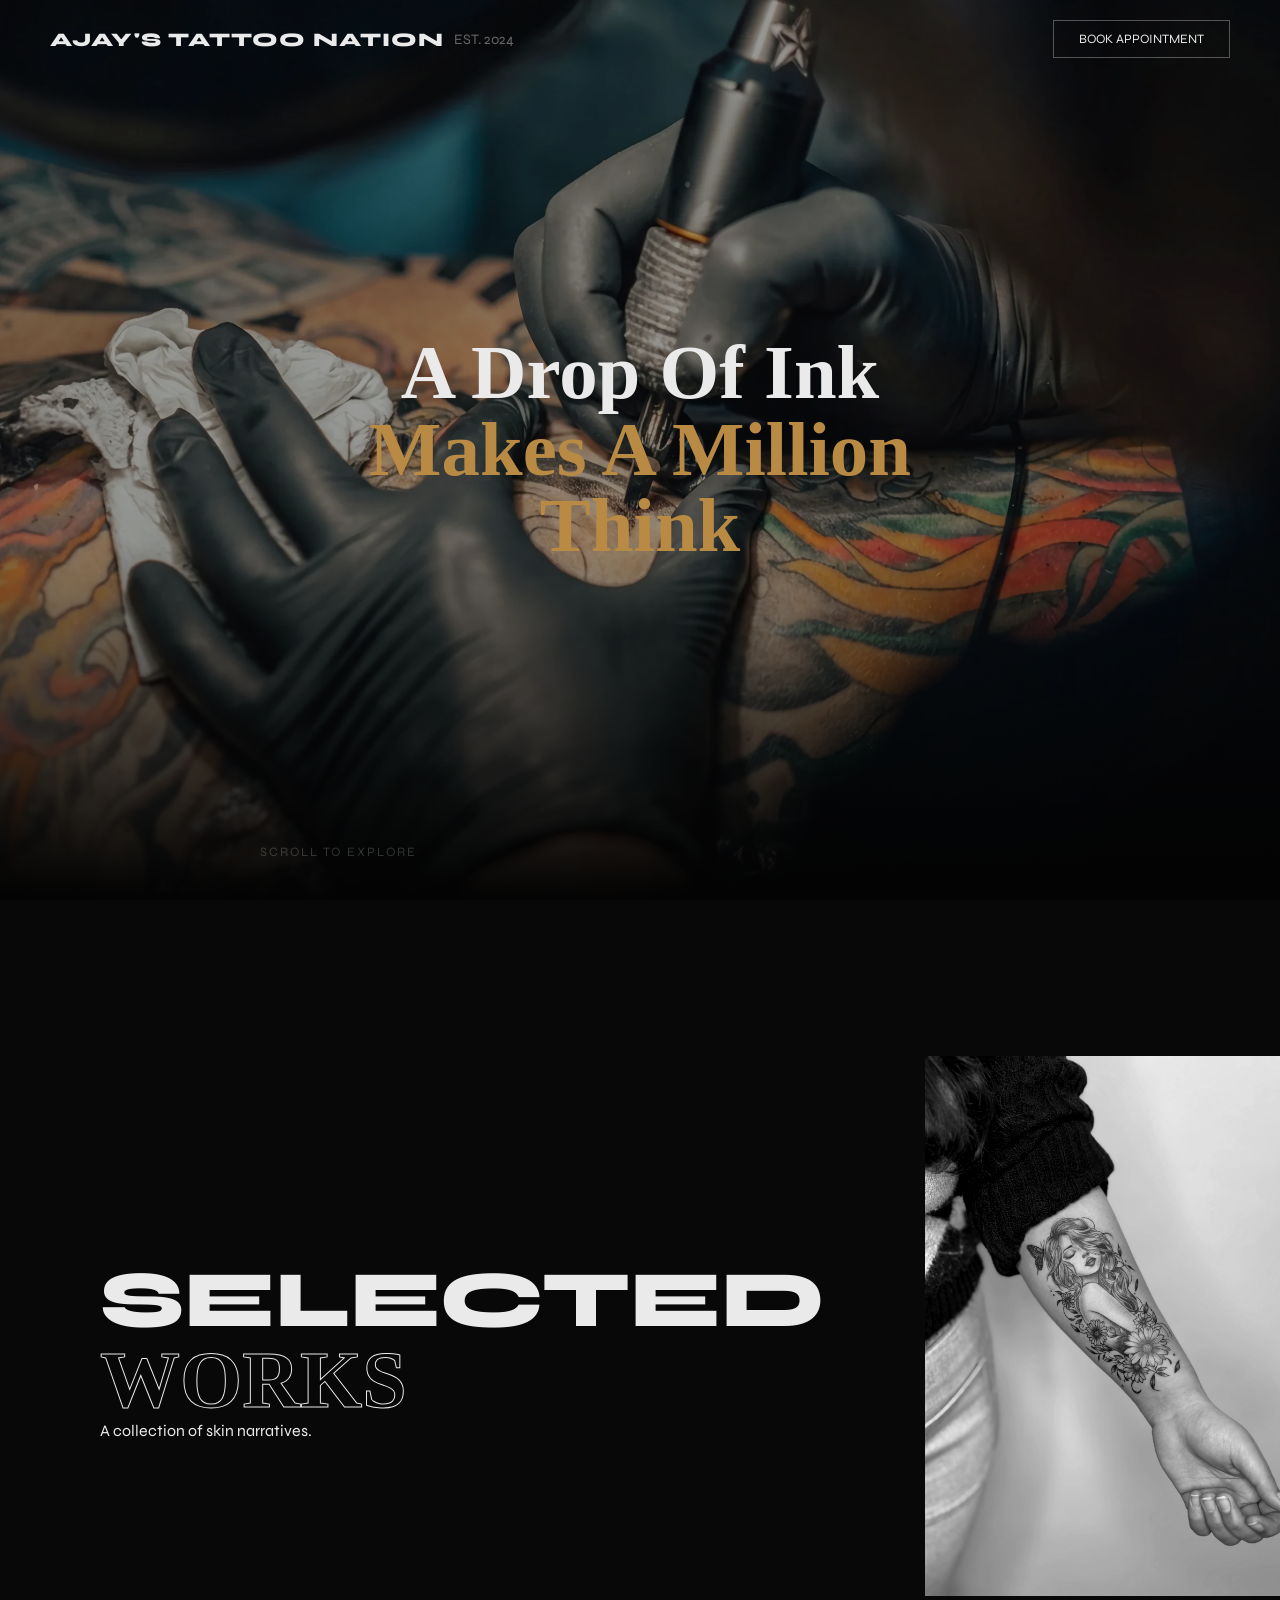
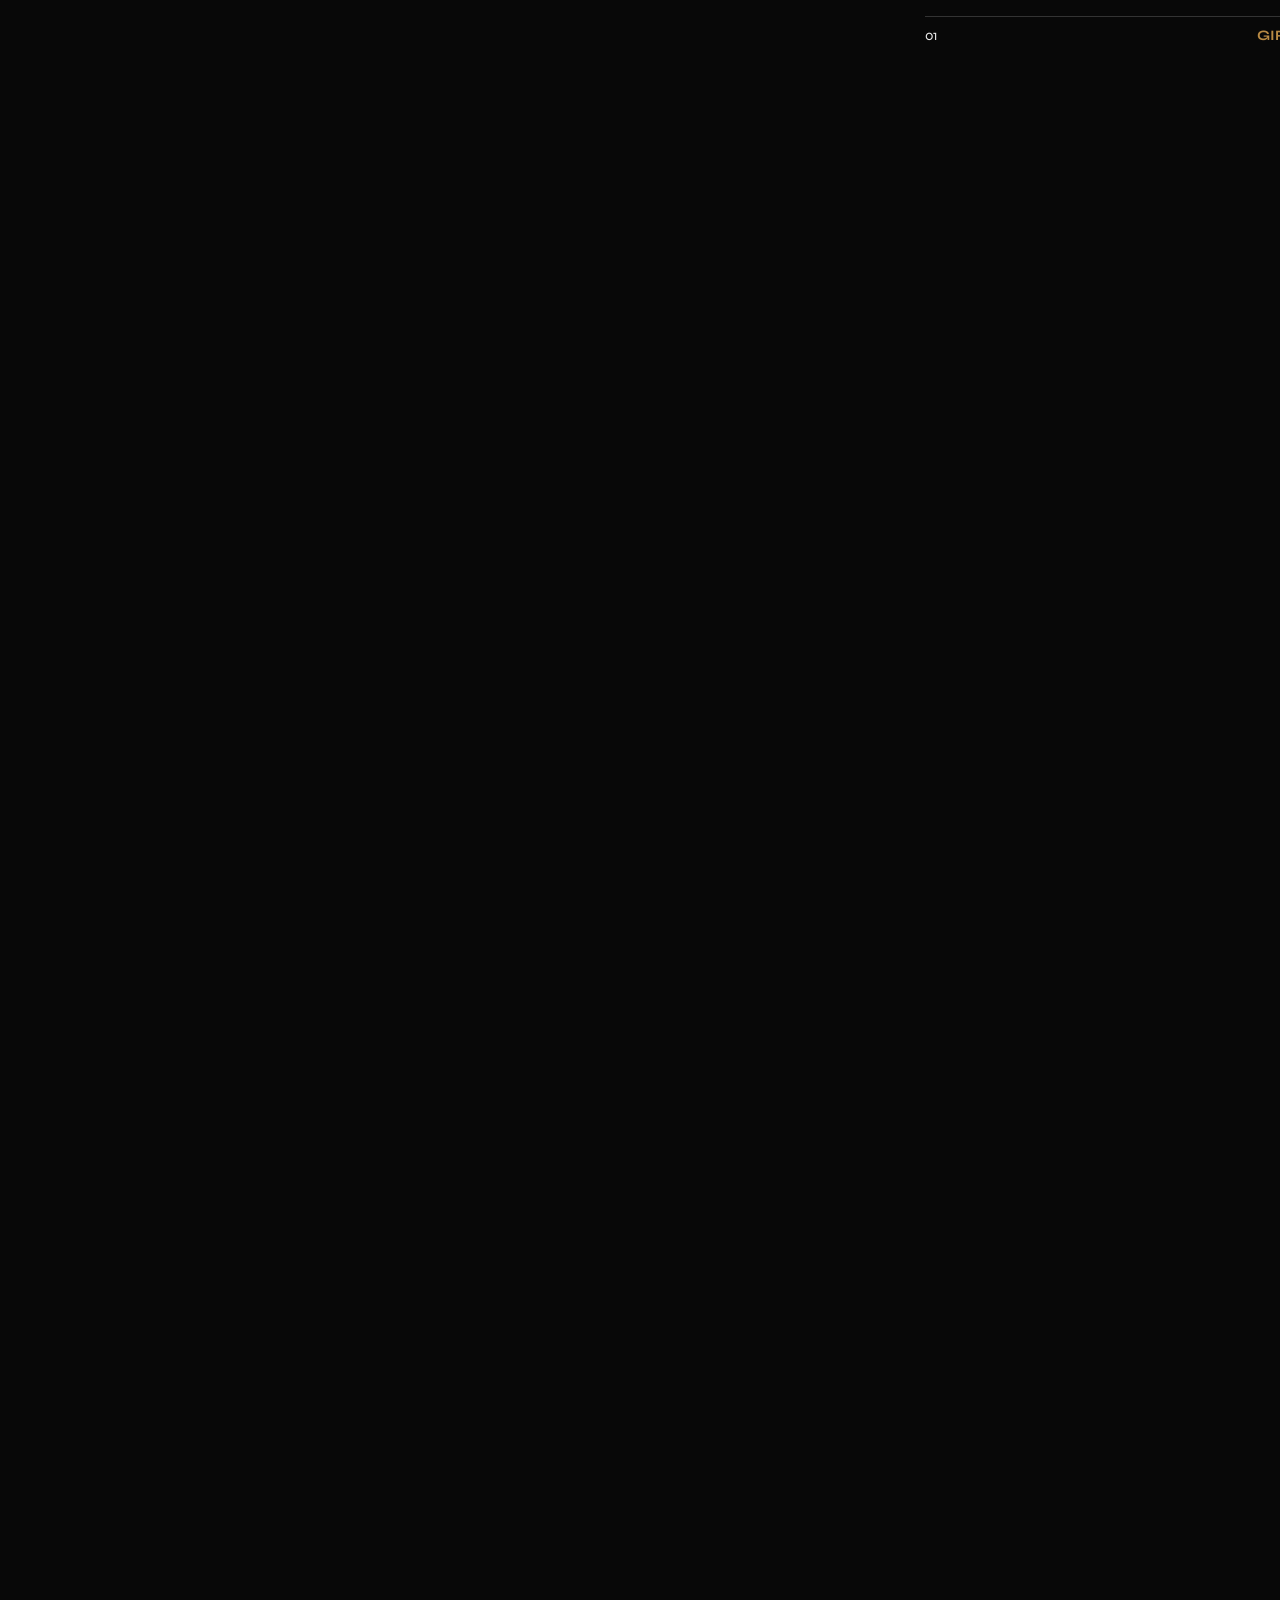
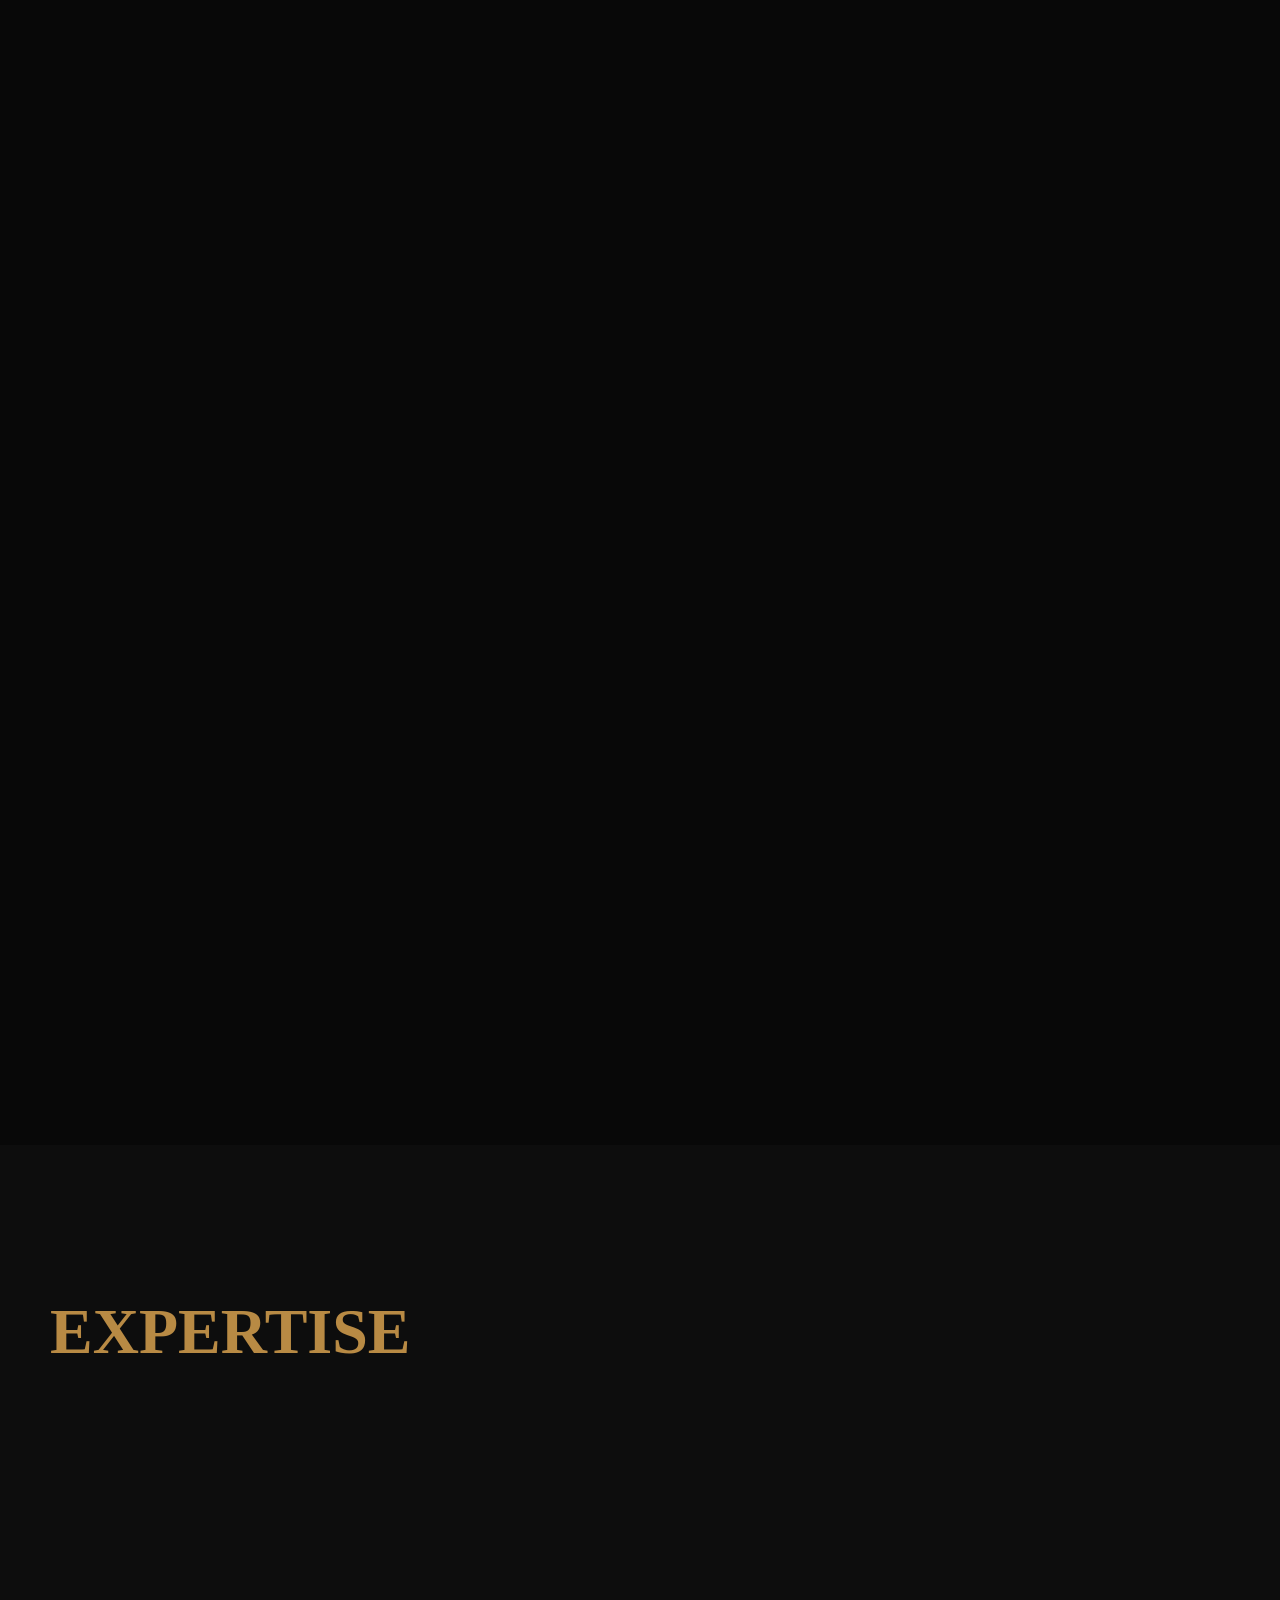
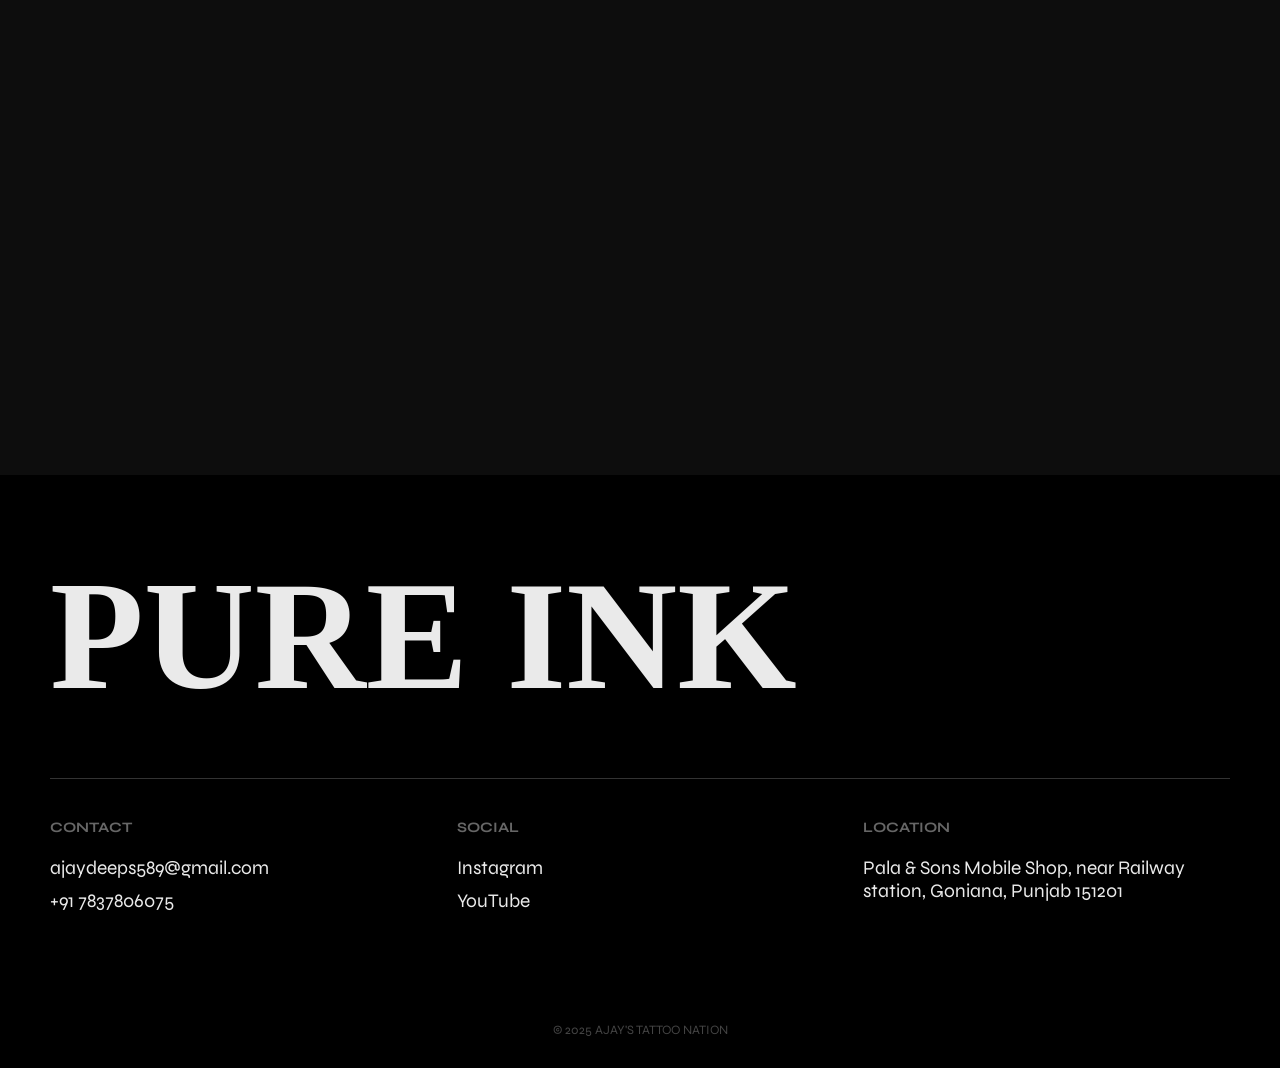
==== index.html @ 33e03b83 "Update index.html" ====
<!DOCTYPE html>
<html lang="en">
<head>

 <meta name="robots" content="noindex">
 
<meta name="application-name" content="Ajays Tattoo Nation">
<meta name="apple-mobile-web-app-title" content="Ajays Tattoo Nation">
<meta property="og:site_name" content="Ajays Tattoo Nation">
<meta name="author" content="Ajay Tattoo Nation">

 <script type="application/ld+json">
{
 "@context": "https://schema.org",
 "@type": "TattooParlor",
 "name": "Ajays Tattoo Nation",
 "url": "https://ajaystattoonation.github.io",
 "telephone": "+917837806075"
}
</script>   
    
    <link rel="icon" href="/favicon.svg" type="image/svg+xml">

<link rel="icon" type="image/png" sizes="48x48" href="/favicon-48.png">
<link rel="icon" type="image/png" sizes="96x96" href="/favicon-96.png">
<link rel="icon" type="image/png" sizes="192x192" href="/favicon-192.png">

<link rel="apple-touch-icon" sizes="180x180" href="/favicon-192.png">
    
    <meta charset="UTF-8">
    <meta name="viewport" content="width=device-width, initial-scale=1.0, maximum-scale=1.0, user-scalable=no">

    <title>AjaysTattoo Nation</title>
    
    <link rel="preconnect" href="https://fonts.googleapis.com">
    <link rel="preconnect" href="https://fonts.gstatic.com" crossorigin>
    <link href="https://fonts.googleapis.com/css2?family=Syne:wght@400;700;800&family=UnifrakturMaguntia&display=swap" rel="stylesheet">
    
    <link rel="stylesheet" href="https://cdnjs.cloudflare.com/ajax/libs/font-awesome/6.4.0/css/all.min.css">
    
    <link rel="stylesheet" href="style.css">
</head>
<body>

    <div class="grain"></div>

    <nav>
        <div class="logo">AJAY'S TATTOO NATION</div>
        <div class="menu-text">EST. 2024</div>
        <a href="Booking.html" class="book-btn">BOOK APPOINTMENT</a>
    </nav>

    <section class="hero">
        <div class="hero-container">
            <h1 class="hero-title">
                <span class="reveal-text">A Drop Of Ink</span>
                <span class="reveal-text red">Makes A Million Think</span>
            </h1>
            <div class="hero-image">
                <img src="studio.webp" alt="Tattoo Studio">
            </div>
            <div class="scroll-label">SCROLL TO EXPLORE</div>
        </div>
    </section>

    <section class="gallery-section">
        <div class="sticky-parent">
            <div class="horizontal-strip">
                
                <div class="gallery-item text-block">
                    <h2>SELECTED<br><span class="outline">WORKS</span></h2>
                    <p>A collection of skin narratives.</p>
                </div>

                <div class="gallery-item">
                    <div class="image-holder">
                        <img src="girlish.webp" alt="Work 1">
                    </div>
                    <div class="caption">
                        <span class="id">01</span>
                        <span class="name">GIRLISH</span>
                    </div>
                </div>

                <div class="gallery-item">
                    <div class="image-holder">
                        <img src="armtattoo.webp" alt="Work 2">
                    </div>
                    <div class="caption">
                        <span class="id">02</span>
                        <span class="name">BLACKWORK</span>
                    </div>
                </div>

                <div class="gallery-item">
                    <div class="image-holder">
                        <img src="realism.webp" alt="Work 3">
                    </div>
                    <div class="caption">
                        <span class="id">03</span>
                        <span class="name">REALISM</span>
                    </div>
                </div>

                <div class="gallery-item">
                    <div class="image-holder">
                        <img src="mythological.webp" alt="Work 4">
                    </div>
                    <div class="caption">
                        <span class="id">04</span>
                        <span class="name">MYTHOLOGICAL</span>
                    </div>
                </div>

                <div class="gallery-item">
                    <div class="image-holder">
                        <img src="flowers.webp" alt="Work 5">
                    </div>
                    <div class="caption">
                        <span class="id">05</span>
                        <span class="name">FLOWERS</span>
                    </div>
                </div>

 <div class="gallery-item">
                    <div class="image-holder">
                        <img src="wildlife.webp" alt="Work 6">
                    </div>
                    <div class="caption">
                        <span class="id">06</span>
                        <span class="name">WILDLIFE</span>
                    </div>
                </div>


            </div>
        </div>
    </section>

    <section class="services">
        <div class="container">
            <h2 class="section-header">EXPERTISE</h2>
            
            <div class="service-row">
                <h3>CONSULTATION</h3>
                <p>Bringing your vision to concept.</p>
            </div>
            <div class="service-row">
                <h3>CUSTOM DESIGN</h3>
                <p>One-of-a-kind art pieces.</p>
            </div>
            <div class="service-row">
                <h3>COVER-UPS</h3>
                <p>Transforming old ink into new.</p>
            </div>
            <div class="service-row">
                <h3>AFTERCARE</h3>
                <p>Professional healing guidance.</p>
            </div>
        </div>
    </section>

    <footer id="contact">
        <div class="footer-content">
            <h2 class="big-text">PURE <span class="red">INK</span></h2>
            <div class="footer-grid">
                <div class="col">
                    <h4>CONTACT</h4>
                    <a href="mailto:ajaydeeps589@gmail.com?subject=For%20Tattoo%20booking&body=Hello%20Ajay%2C%0A%0AI%20would%20like%20to%20book%20a%20tattoo%20appointment.%0A%0AName%3A%0APhone%20Number%3A%0ATattoo%20Style%3A%0ATattoo%20Size%3A%0APreferred%20Date%3A%0APlacement%20on%20Body%3A%0A%0AAdditional%20Details%3A">ajaydeeps589@gmail.com</a>
                    <a href="tel:+917837806075">+91 7837806075</a>
                </div>
                <div class="col">
                    <h4>SOCIAL</h4>
                    <a href="https://www.instagram.com/ajays_tattoo_nation/">Instagram</a>
                    <a href="https://youtube.com/@ajays_nation?si=ttEuP8G0Uxis08C5">YouTube</a>
                </div>
                <div class="col">
                    <h4>LOCATION</h4>
                    <a href="https://maps.app.goo.gl/aewJAr4kQRcA7zeYA?g_st=ic">Pala & Sons Mobile Shop, near Railway station, Goniana, Punjab 151201</a>
                </div>
            </div>
        </div>
        <div class="copyright">© 2025 AJAY'S TATTOO NATION</div>
    </footer>

    <script src="script.js"></script>
</body>
</html>
---- style.css ----
:root {
    --bg: #080808;
    --text: #eaeaea;
    --red: #c41e3a; /* Deep Cardinal Red */
    --font-header: 'UnifrakturMaguntia', cursive;
    --font-body: 'Syne', sans-serif;
}

* {
    margin: 0;
    padding: 0;
    box-sizing: border-box;
}

body {
    background-color: var(--bg);
    color: var(--text);
    font-family: var(--font-body);
    overflow-x: hidden;
}

html{
scroll-behavior:smooth;
    will-change:auto;
}


img{
width:100%;
height:auto;
display:block;
}

/* --- TEXTURE OVERLAY --- */
/* This adds a subtle film grain to the whole site */
.grain {
    position: fixed;
    top: 0;
    left: 0;
    width: 100%;
    height: 100%;
    pointer-events: none;
    background-image: url("https://upload.wikimedia.org/wikipedia/commons/7/76/Noise_pattern_with_intensity_of_136.png");
    opacity: 0.05;
    z-index: 9999;
}

/* --- NAVIGATION --- */
nav{
display:flex;
flex-wrap:wrap;
gap:10px;
justify-content:space-between;
align-items:center;
padding:20px clamp(15px,5vw,50px);
position:absolute;
top:0;
width:100%;
z-index:10;
}

.logo { font-weight: 800; font-size: 1.2rem; letter-spacing: 1px; }
.menu-text { color: #666; font-size: 0.9rem; position: relative; text-align:centre;}

.book-btn {
    margin-left:auto;
    text-decoration: none;
    color: var(--text);
    border: 1px solid rgba(255,255,255,0.3);
    padding: 10px 25px;
    font-size: 0.8rem;
    transition: 0.3s;
}

.book-btn:hover {
    background: var(--red);
    border-color: var(--red);
}

/* --- HERO SECTION --- */
.hero {
    min-height: 100vh;
    display: flex;
    align-items: center;
    justify-content: center;
    text-align: center;
    position: relative;
    overflow:hidden
    padding: 0 20px;
}

.hero-title {
max-width:90%;
margin:auto;
    font-family:meat;
    font-size: clamp(2.5rem,8vw,7rem);
    line-height: 1;
    z-index: 2;
    position:relative; /* Makes text blend coolly with image */
}

.reveal-text {
    display: block;
    opacity: 0;
    transform: translateY(100%);
    animation: slideUp 1s ease forwards;
    font-size: clamp(2rem, 6vw, 5rem);
  mix-blend-mode: normal;
}

.reveal-text.red {
    color: #b88a44;
    animation-delay: 0.2s;
mix-blend-mode: normal;
  
}

@keyframes slideUp {
    to { opacity: 1; transform: translateY(0); }
}

.hero-image {
    position: absolute;
    top: 0;
    left: 0;
    width: 100%;
    height: 100vh;
    overflow: hidden;
    z-index: 1;
    filter: ;
    opacity: 0.6;
}

.hero-image {
    position: absolute;
    top: 0;
    left: 0;
    width: 100%;
    height: 100%;
    overflow: hidden;
    z-index: 1;
}

.hero-image::after {
    content: "";
    position: absolute;
    bottom: 0;
    left: 0;
    width: 100%;
    height: 40%;
    background: linear-gradient(to bottom, rgba(0,0,0,0), #000);
}

.hero-image img {
    width: 100%;
    height: 100%;
    object-fit: cover;
}

.scroll-label {
    position: absolute;
    bottom: 40px;
    font-size: 0.8rem;
    letter-spacing: 2px;
    opacity: 0.5;
}

/* --- HORIZONTAL SCROLL SECTION --- */
/* This transforms vertical scrolling into horizontal movement */
.gallery-section {
    height: 400vh; /* Make the section very tall so we have room to scroll */
    position: relative;
}

.sticky-parent {
    position: sticky;
    top: 0;
    height: 100vh; /* Lock the view to the screen height */
    overflow: hidden;
    display: flex;
    align-items: center;
}

.horizontal-strip {
    display: flex;
    gap: clamp(40px, 8vw, 100px);
    padding-left: 100px;
    /* This transform is handled by JS, but we set a default */
    transform: translateX(0);
    will-change: transform;
}

.gallery-item {
    flex-shrink: 0;
    display: flex;
    flex-direction: column;
    justify-content: center;
}

.text-block h2 {
    font-size: 5rem;
    line-height: 1;
    font-family: var(--font-body);
    font-weight: 800;
}

.text-block .outline {
    color: transparent;
    -webkit-text-stroke: 1px var(--text);
    font-family: akira;
}

.image-holder {
    width: min(90vw, 400px);
    height: 60vh;
    overflow: hidden;
}

.image-holder img {
    width: 100%;
    height: 100%;
    object-fit: cover;
    transition: transform 0.5s ease;
    filter: grayscale(100%) contrast(1.1);
    transition: all ease 1s;
}
.image-holder img:hover img{
  scale: 1.2;
}

/* Hover Effect: Color comes back */
.gallery-item:hover img {
    transform: scale(1.05);
    filter: grayscale(0%);
}

.caption {
    margin-top: 20px;
    display: flex;
    justify-content: space-between;
    font-size: 0.9rem;
    border-top: 1px solid #333;
    padding-top: 10px;
}

.caption .name { font-weight: 700; color: #b88a44; }

/* --- SERVICES --- */ 
.services {
    padding: 150px 50px;
    background: #0d0d0d;
}

.section-header {
    font-family: akira;
    font-size: 4rem;
    margin-bottom: 80px;
    color: #b88a44;
}

.service-row {
    border-bottomn: 1px solid #333;
    padding: 40px 0;
    display: flex;
    justify-content: space-between;
    align-items: centre;
    transition: 0.3s;
}

.service-row:hover {
    padding-left: 20px;
    border-bottom: 1px solid var(--red);
}

.service-row h3 { font-size: 2rem; }
.service-row p { color: #888; }

/* --- FOOTER --- */
footer {
    padding: 100px 50px 30px;
    background: black;
}

.big-text {
    font-size: 12vw;
    font-family: bebas;
    font-weight: 800;
    line-height: 0.8;
    margin-bottom: 80px;
}

.footer-grid {
    display: grid;
    grid-template-columns: repeat(3, 1fr);
    gap: 40px;
    border-top: 1px solid #333;
    padding-top: 40px;
}

.col h4 { margin-bottom: 20px; color: #666; font-size: 0.9rem; }
.col a, .col p { 
    display: block; 
    color: var(--text); 
    text-decoration: none; 
    margin-bottom: 10px; 
    font-size: 1.2rem; 
}
.col a:hover { color: var(--red); }

.copyright {
    margin-top: 100px;
    font-size: 0.8rem;
    color: #444;
    text-align: center;
}

/* =========================================
   MOBILE & TABLET: THE 101% PERMANENT FIX
   ========================================= */
@media (max-width: 768px) {
    /* THE FIX: 'clip' stops zooming but lets 'sticky' work! */
    html, body {
        overflow-x: clip; 
        max-width: 100vw;
    }

    nav { padding: 15px; }
    .hero-title { font-size: clamp(2.5rem, 12vw, 4rem); }
    .reveal-text { font-size: clamp(2rem, 10vw, 3rem); }

    /* Gallery Base */
    .gallery-section { 
        padding: 0; 
        position: relative;
    }
    
    .sticky-parent {
        position: sticky !important;
        top: 0;
        height: 100vh !important;
        overflow: hidden; /* Hides images outside the screen */
        display: flex;
        align-items: center;
    }

    .horizontal-strip {
        display: flex;
        flex-direction: row; 
        gap: 20px; 
        width: max-content !important; 
        padding-left: 20px;
        padding-right: 20px;
        will-change: transform; /* Makes the animation buttery smooth on phones */
    }

    .gallery-item {
        width: 80vw;
        flex-shrink: 0;
        display: flex;
        flex-direction: column;
        justify-content: center;
    }

    /* USER APPROVED TEXT SIZING - DO NOT CHANGE */
    .text-block { width: 85vw; }
    .text-block h2 {
        font-size: 8.5vw !important; 
        line-height: 1.2;
        letter-spacing: 1px;
        white-space: normal;
        overflow-wrap: break-word; 
    }
    .image-holder {
        width: 100%;
        height: 55vh; 
    }

    /* Expertise Section */
    .services { padding: 60px 20px; }
    .section-header {
        font-size: 8.5vw !important; 
        margin-bottom: 40px;
        letter-spacing: 1px;
        text-align: left;
    }
    .service-row {
        display: flex;
        flex-direction: row; 
        justify-content: space-between;
        align-items: center;
        padding: 25px 0;
        gap: 15px;
    }
    .service-row h3 { font-size: 1.1rem; max-width: 50%; }
    .service-row p { font-size: 0.85rem; text-align: right; max-width: 45%; }

    /* Footer adjustments */
    footer { padding: 60px 20px 30px; }
    .big-text { font-size: 18vw; margin-bottom: 40px; }
    .footer-grid {
        display: grid;
        grid-template-columns: 1fr 1fr; 
        gap: 30px;
    }
    .col:last-child { grid-column: 1 / -1; }
    .col h4 { font-size: 0.8rem; }
    .col a, .col p { font-size: 0.95rem; 
}






@font-face {
font-family: "akira";
src: url(./Akira-Expanded-Demo.otf);
}

@font-face {
font-family: "bebas";
src: url(./BebasNeue-Regular.ttf);
}
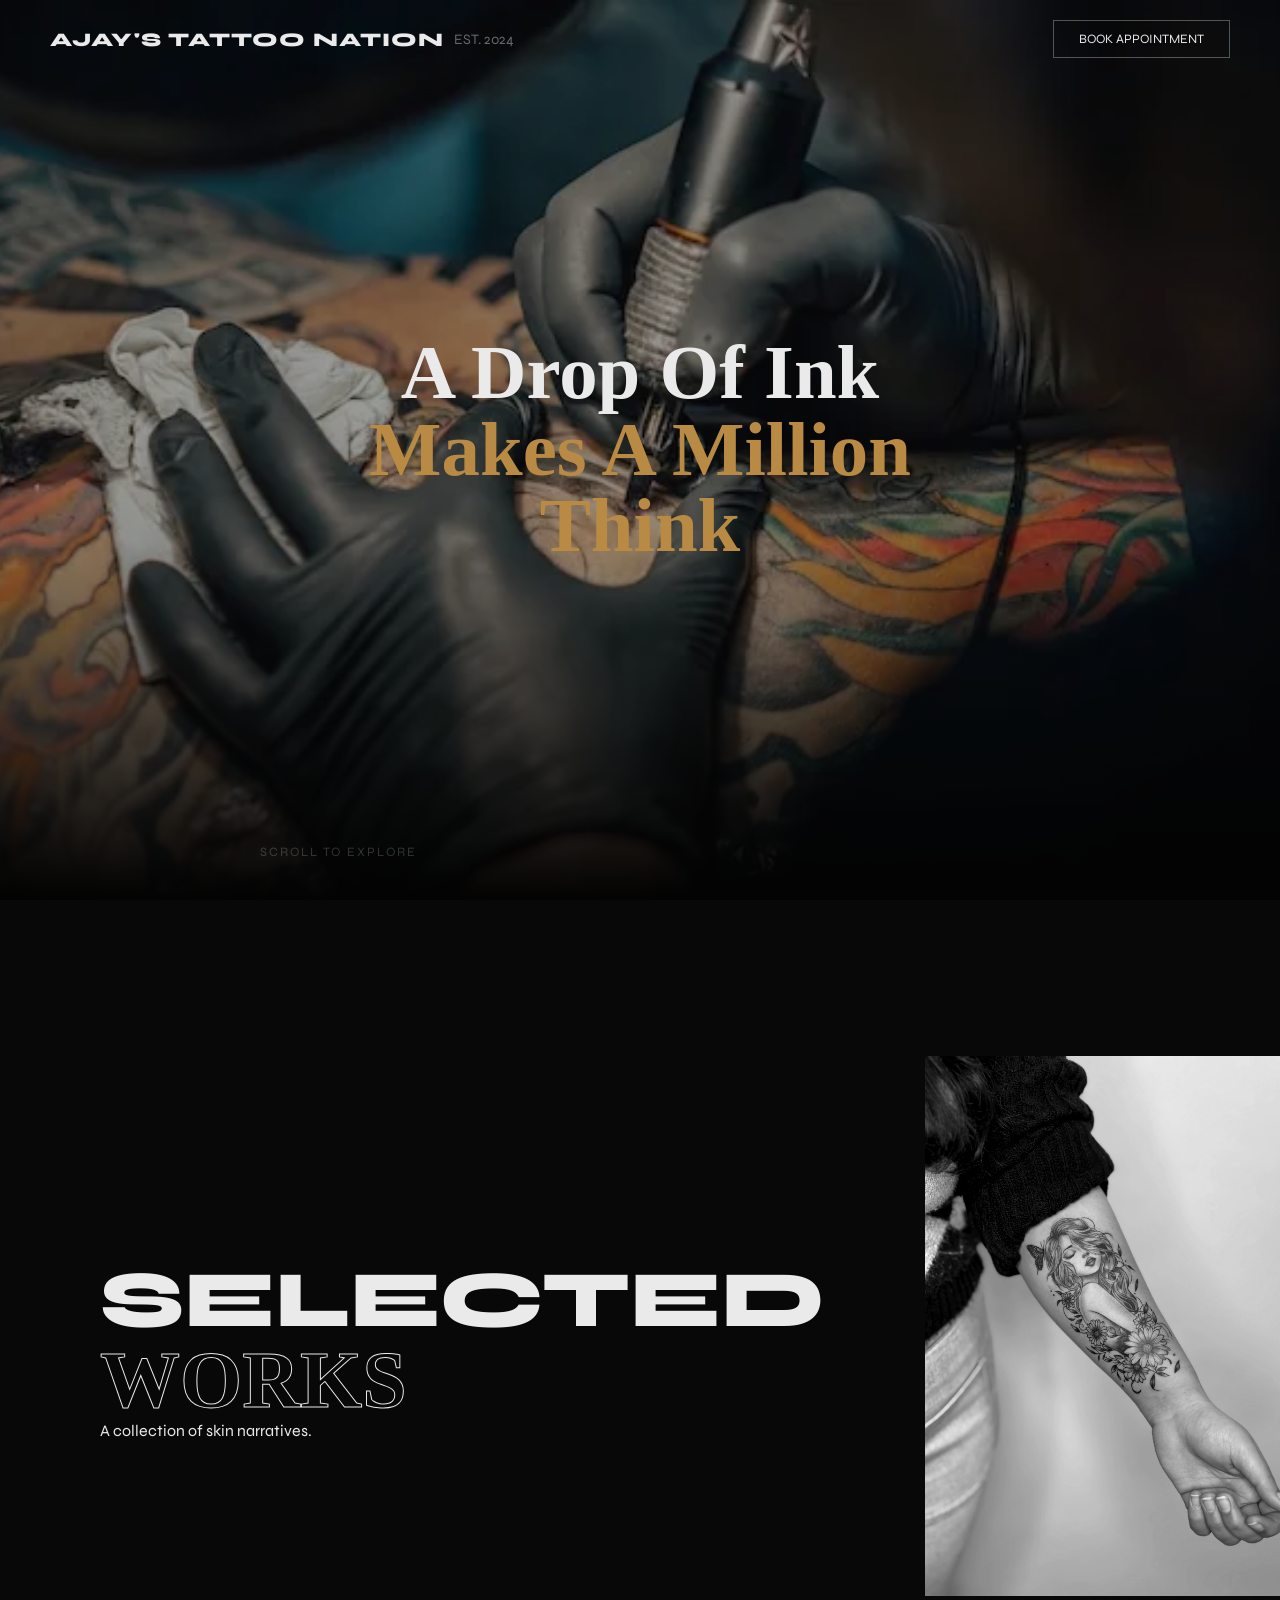
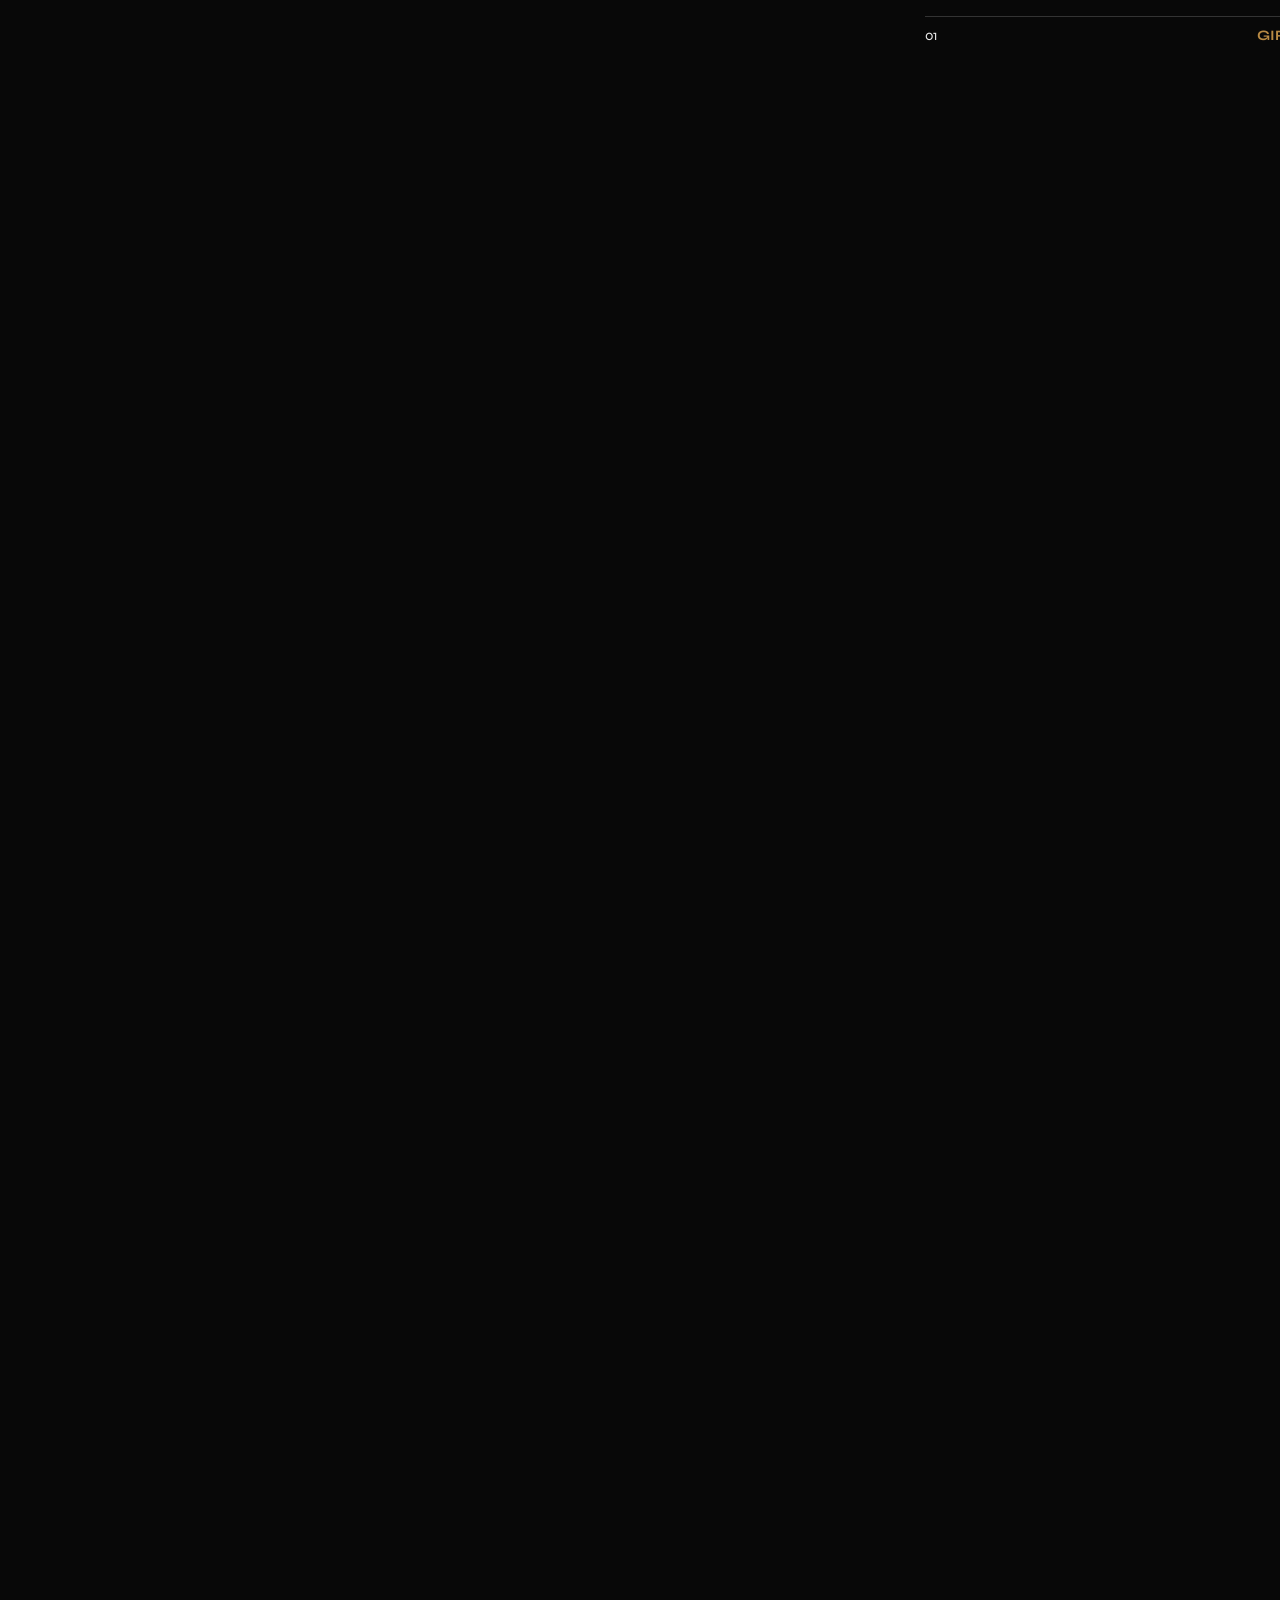
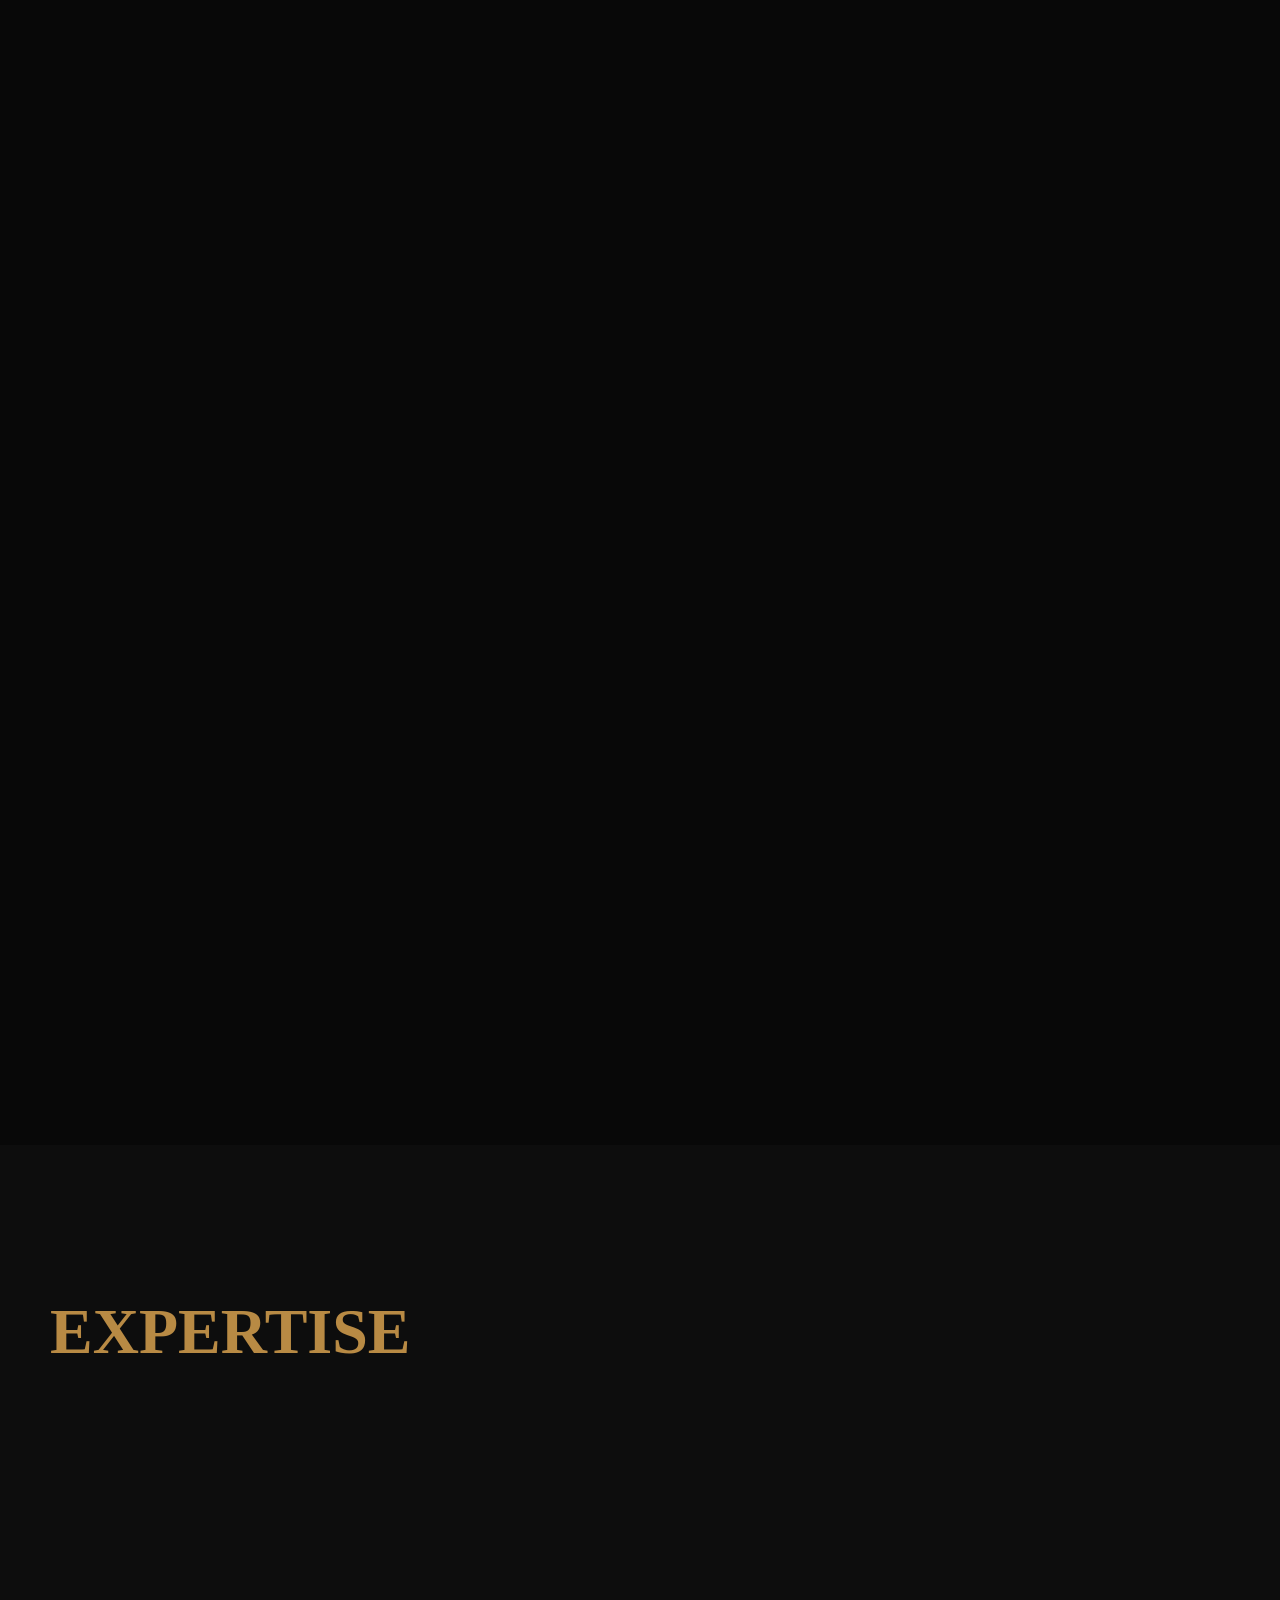
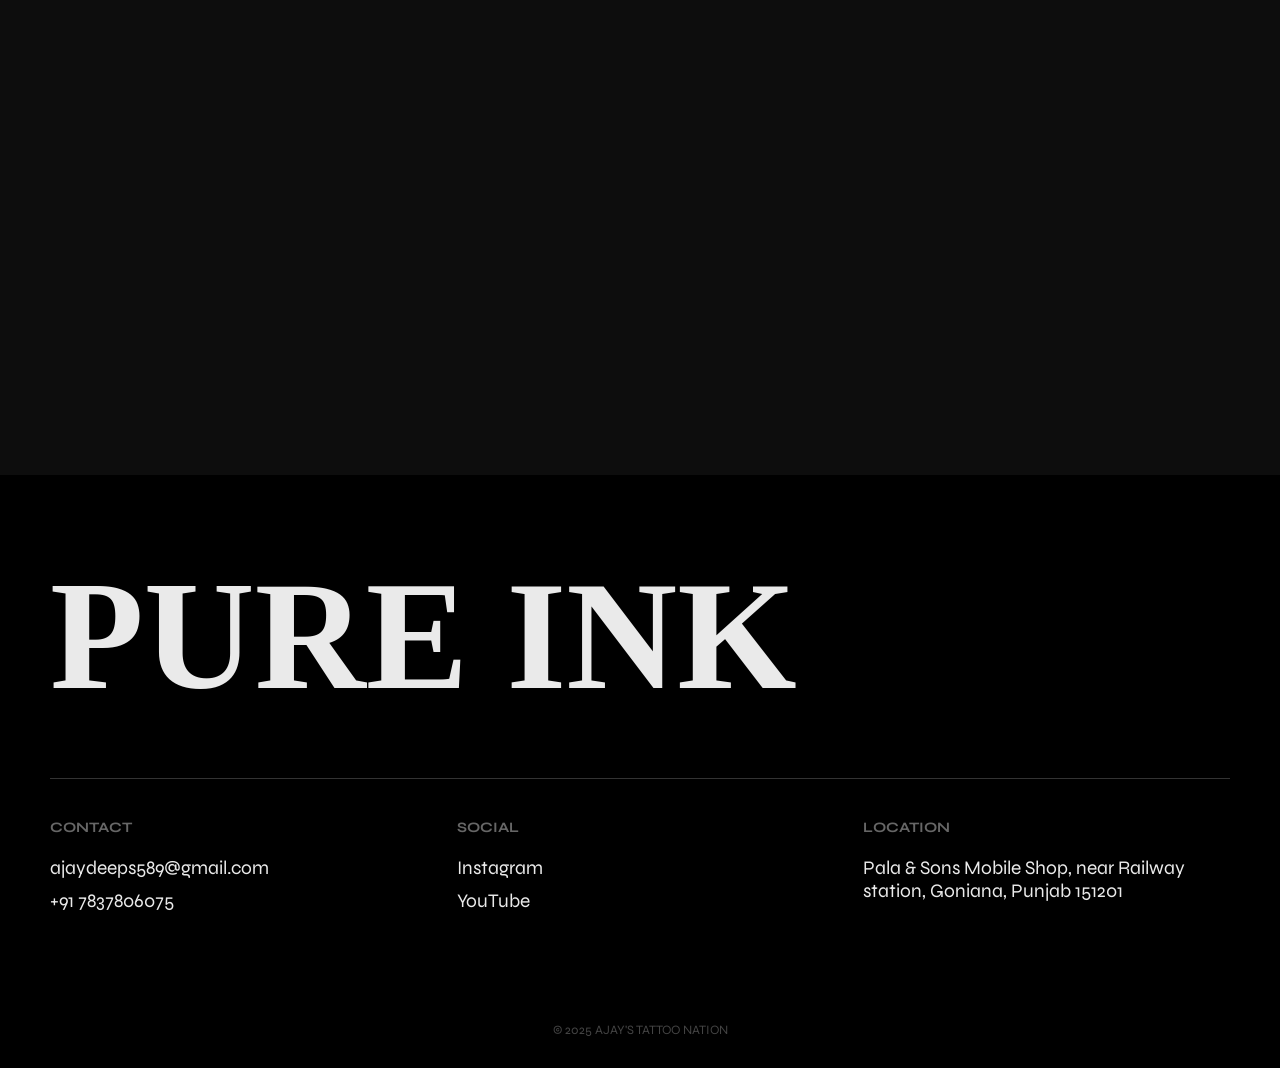
==== commit dd84e0e6: "Update index.html" ====
--- a/index.html
+++ b/index.html
@@ -57,7 +57,12 @@
                 <span class="reveal-text red">Makes A Million Think</span>
             </h1>
             <div class="hero-image">
-                <img src="studio.webp" alt="Tattoo Studio">
+                <img src="studio.webp" 
+          srcset="mobile/studio.webp 600w"
+                 sizes="(max-width: 600px) 100vw"
+                 loading="lazy"
+                 alt="Tattoo Studio">
+             
             </div>
             <div class="scroll-label">SCROLL TO EXPLORE</div>
         </div>
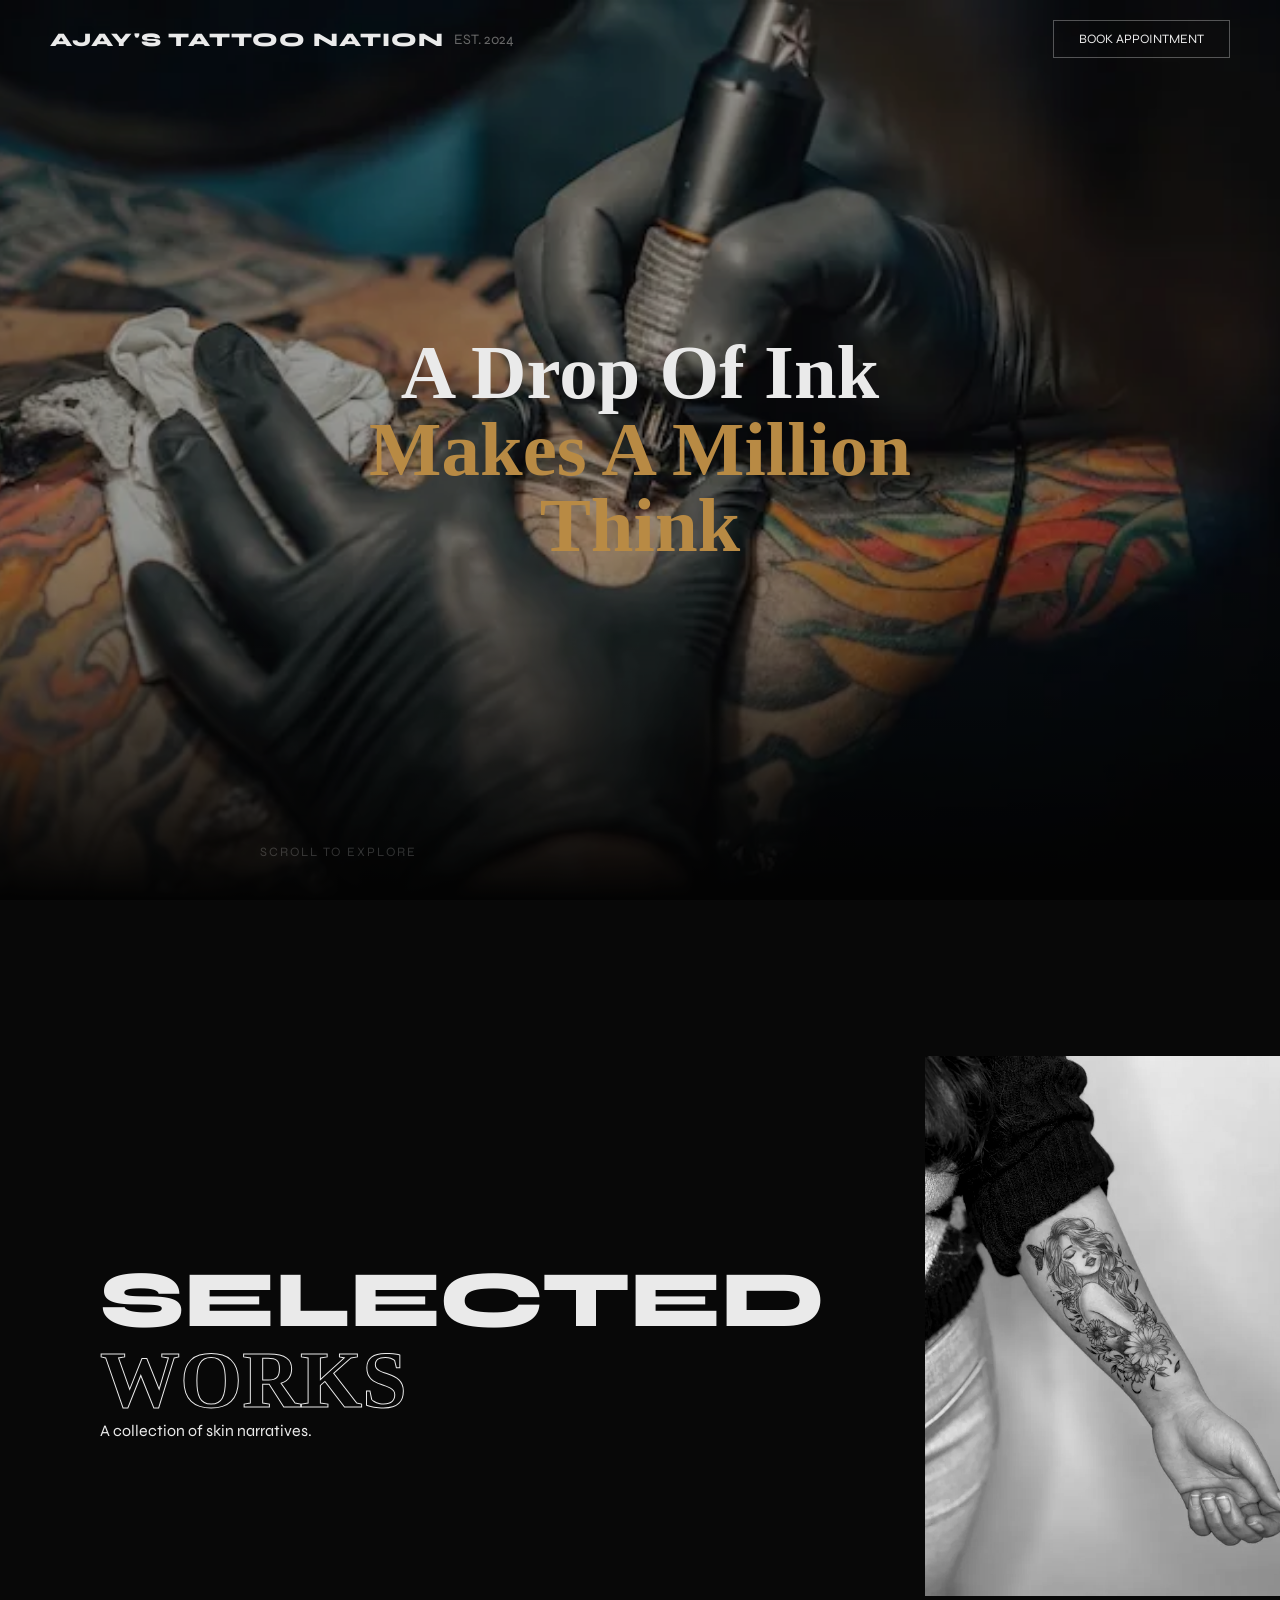
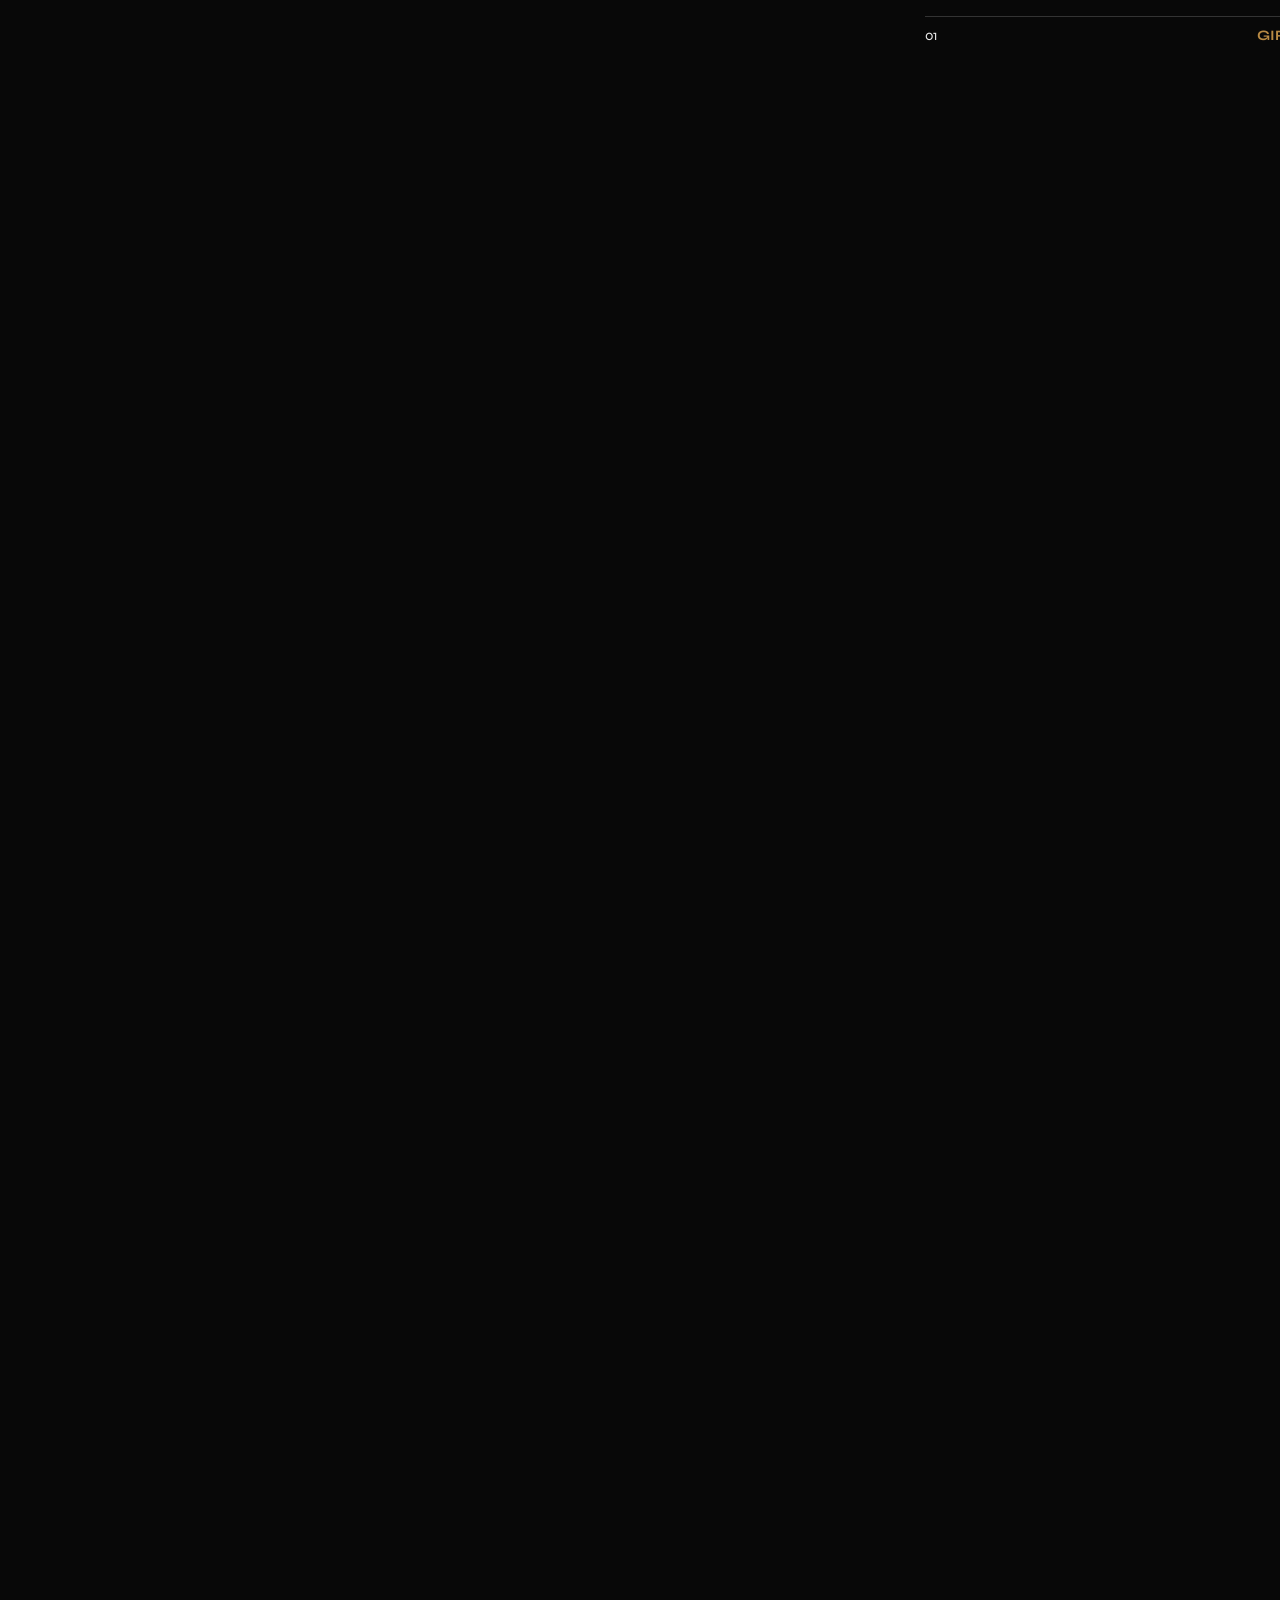
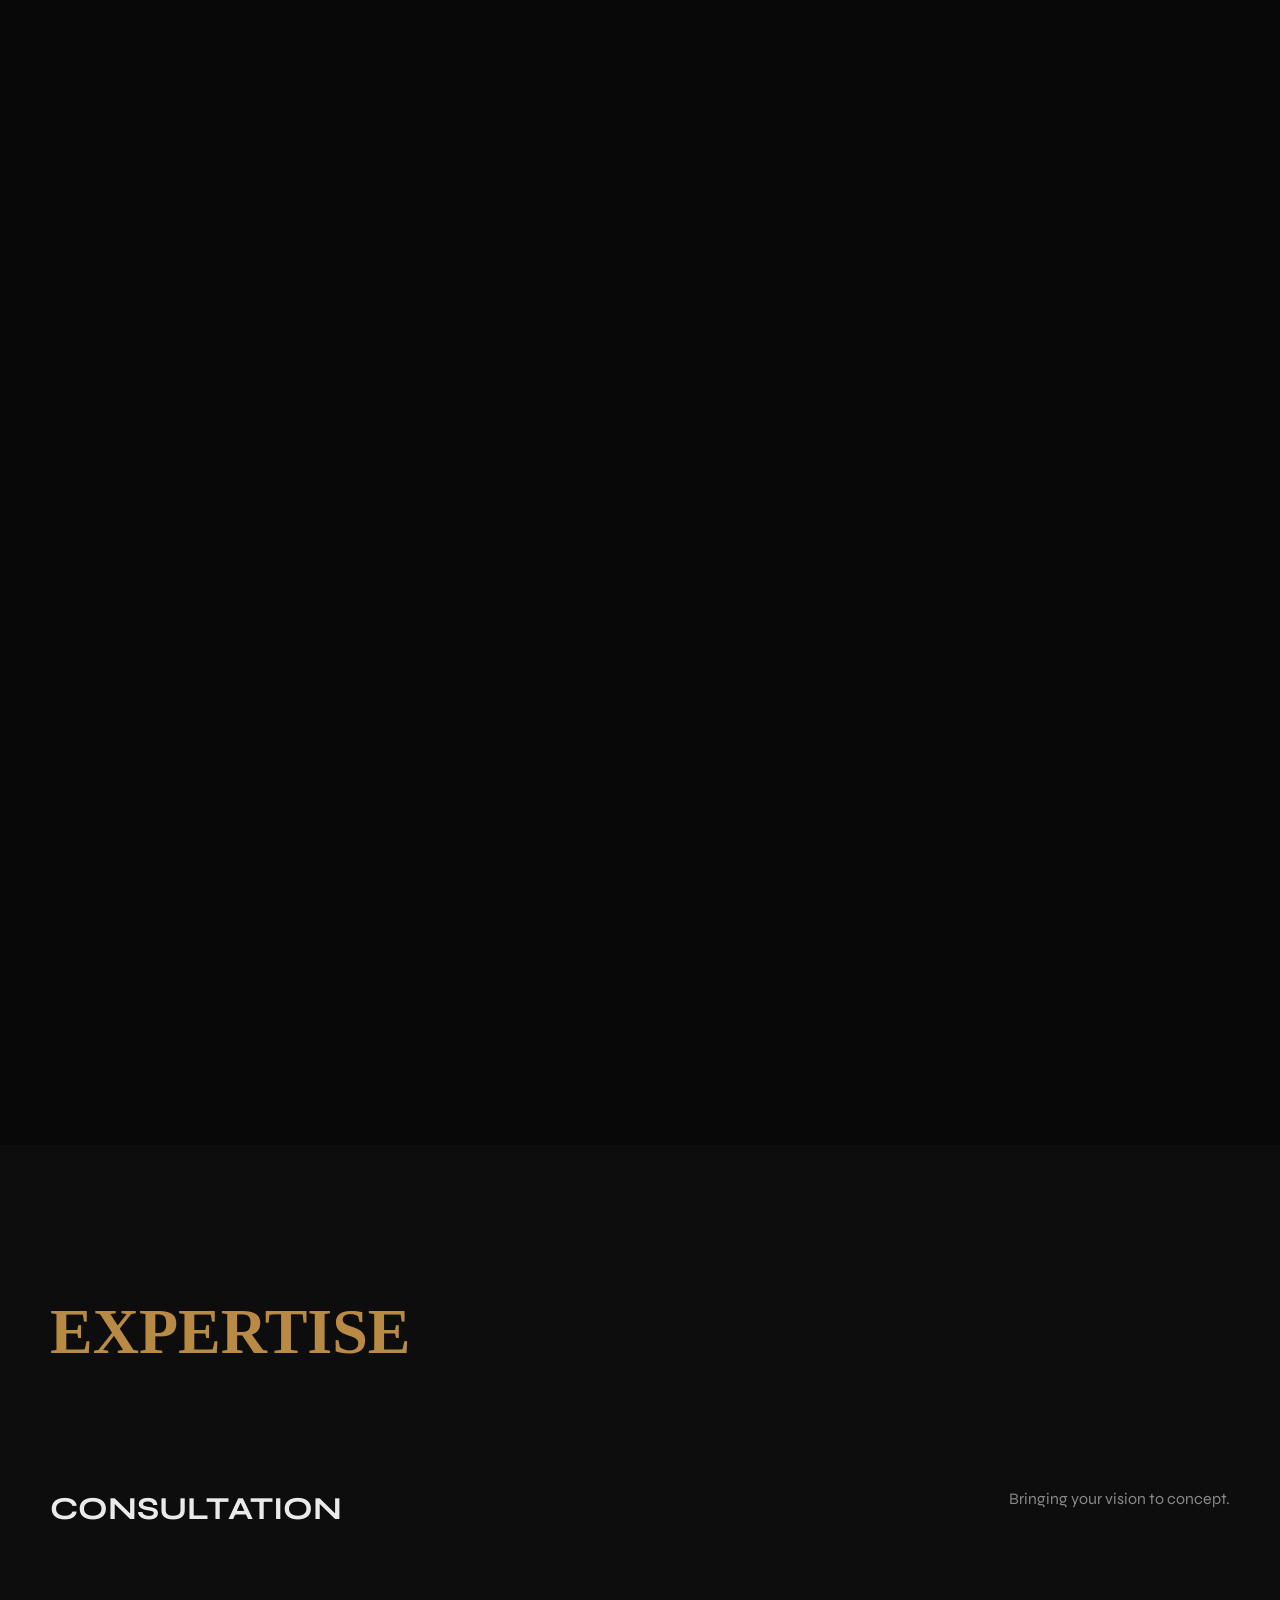
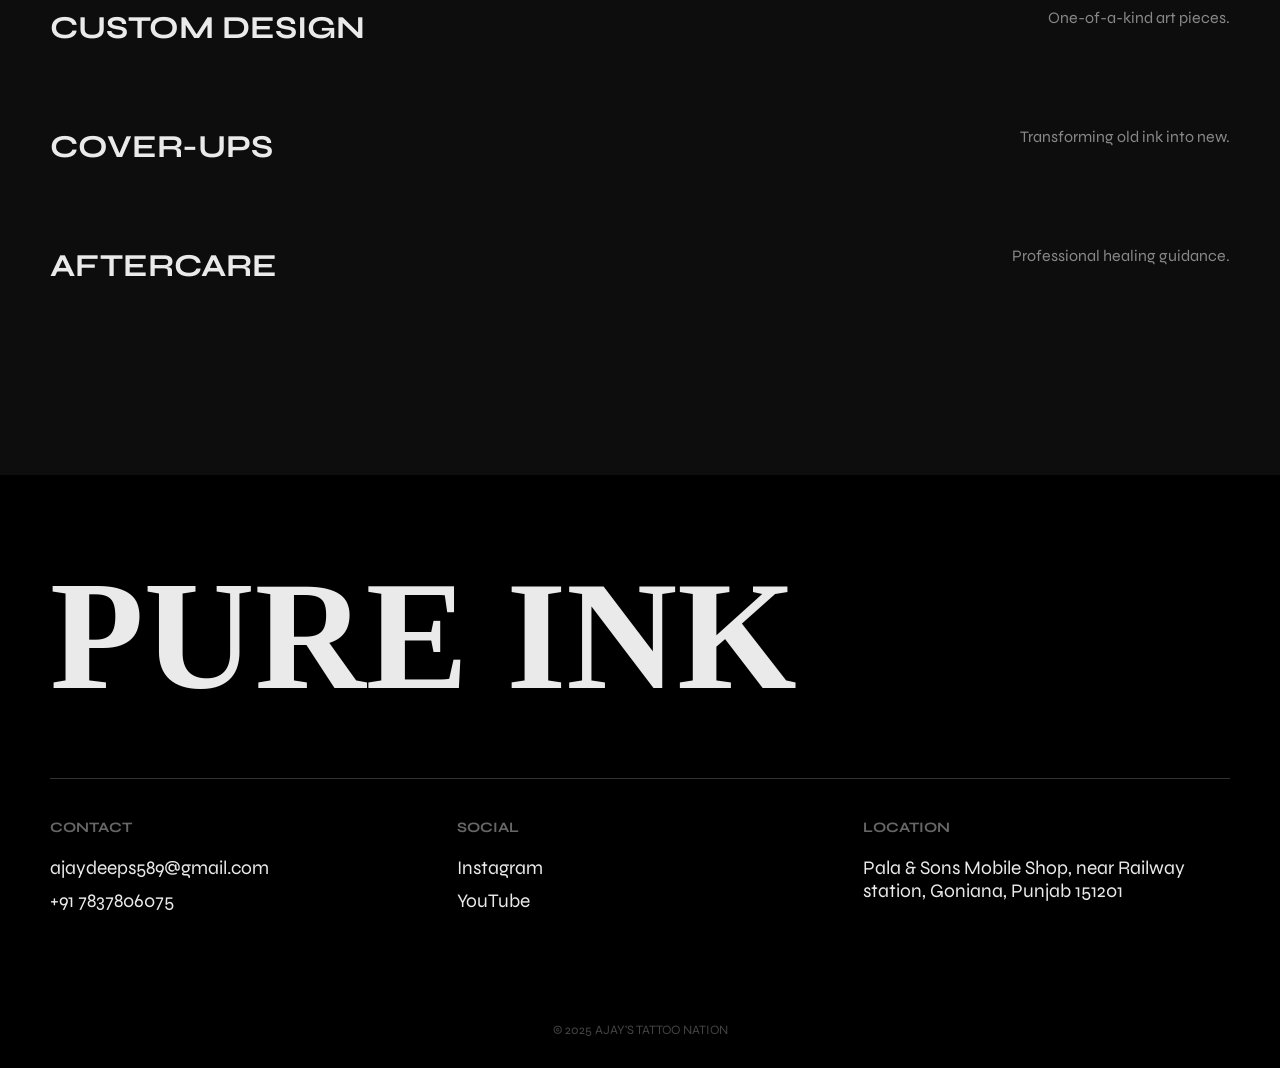
==== commit 031f7096: "Update index.html" ====
--- a/index.html
+++ b/index.html
@@ -79,7 +79,11 @@
 
                 <div class="gallery-item">
                     <div class="image-holder">
-                        <img src="girlish.webp" alt="Work 1">
+                        <img src="girlish.webp" 
+                   srcset="mobile/girlish.webp 600w"
+                         sizes="(max-width: 600px) 100vw"
+                         loading="lazy"
+                         alt="Work 1">
                     </div>
                     <div class="caption">
                         <span class="id">01</span>
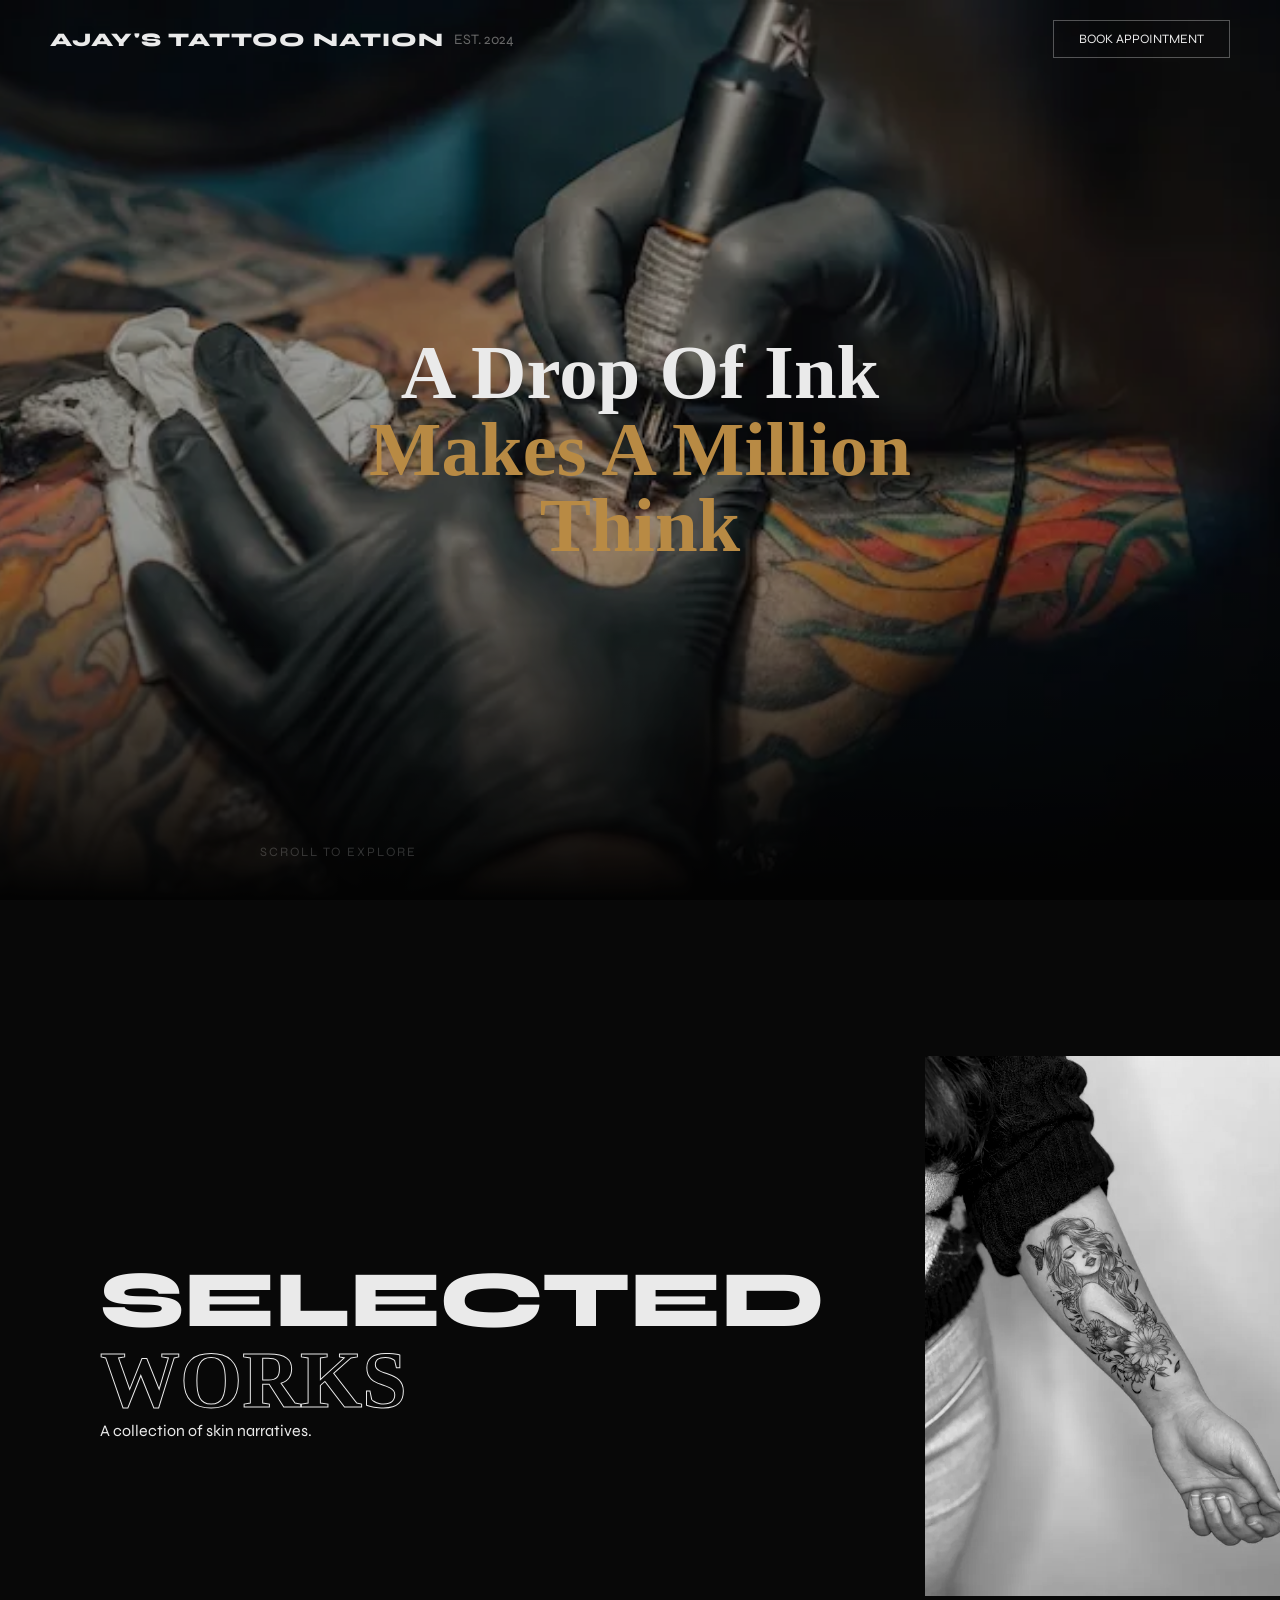
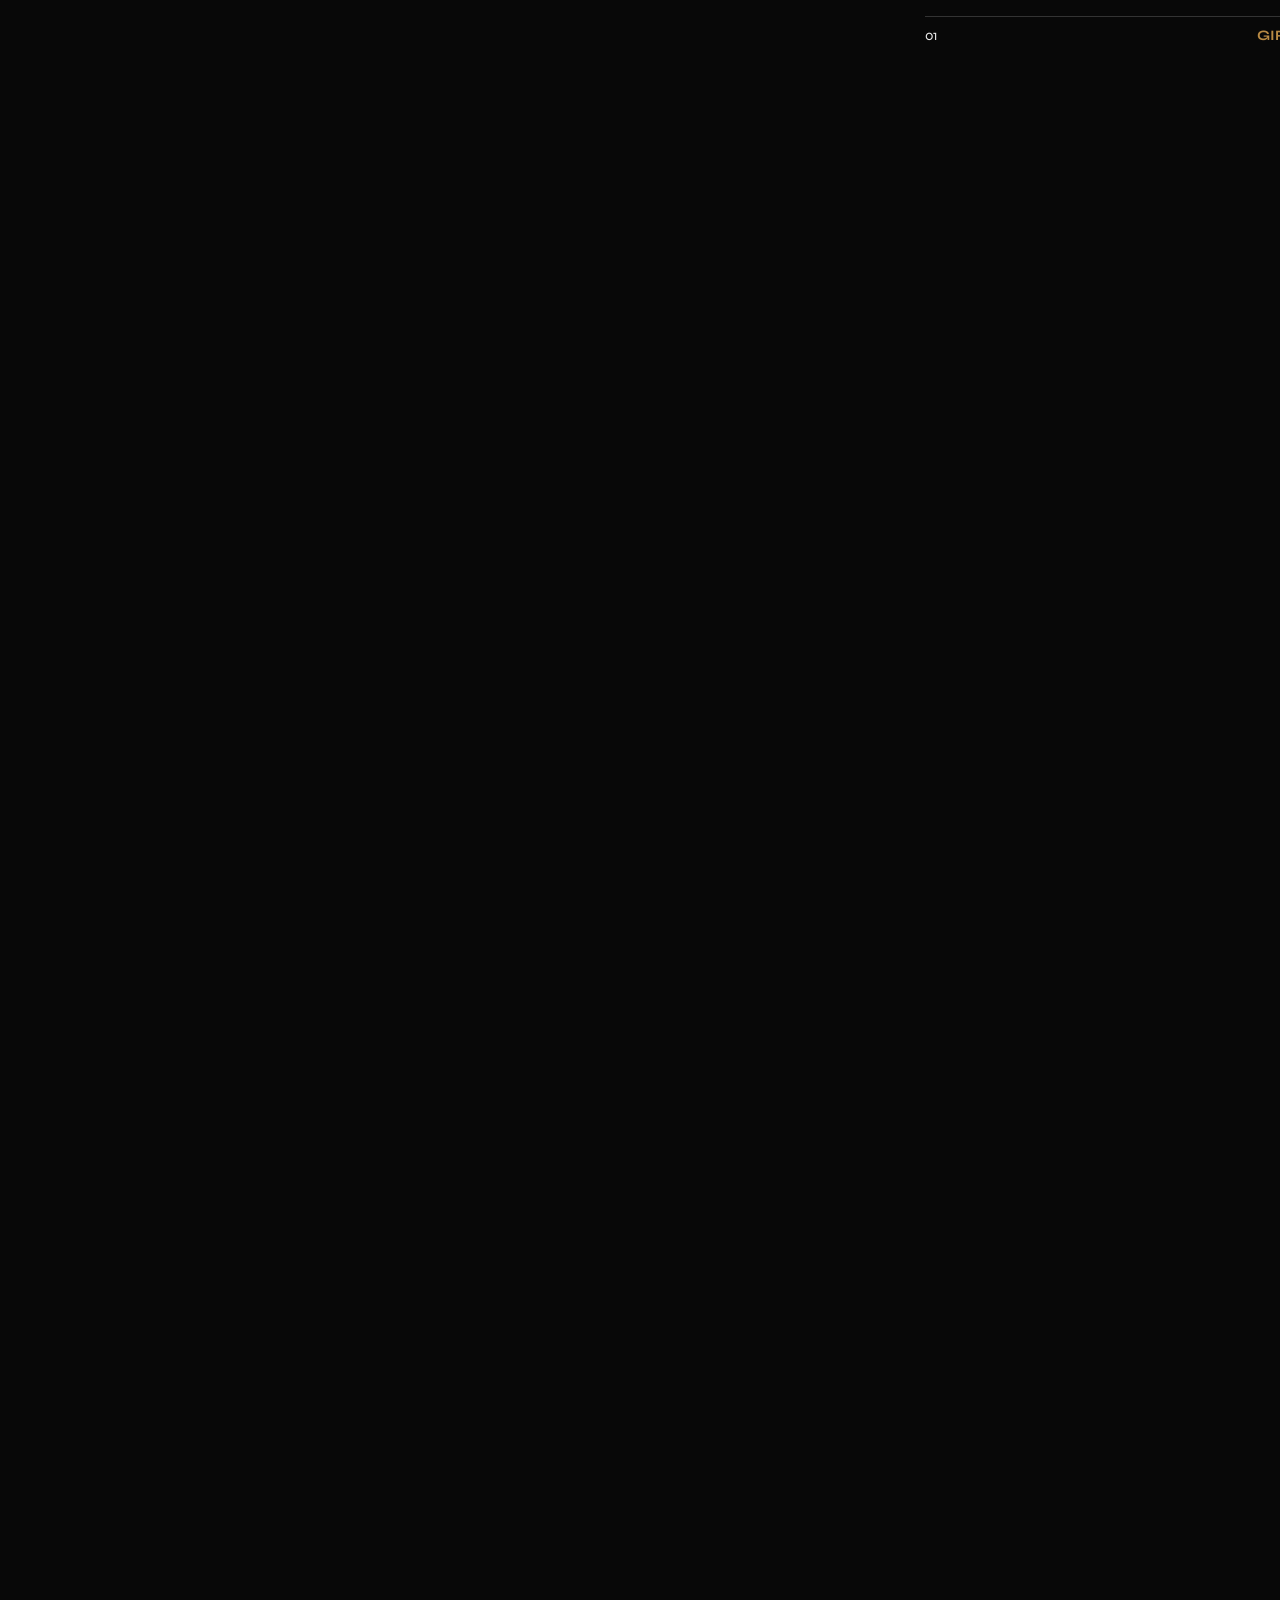
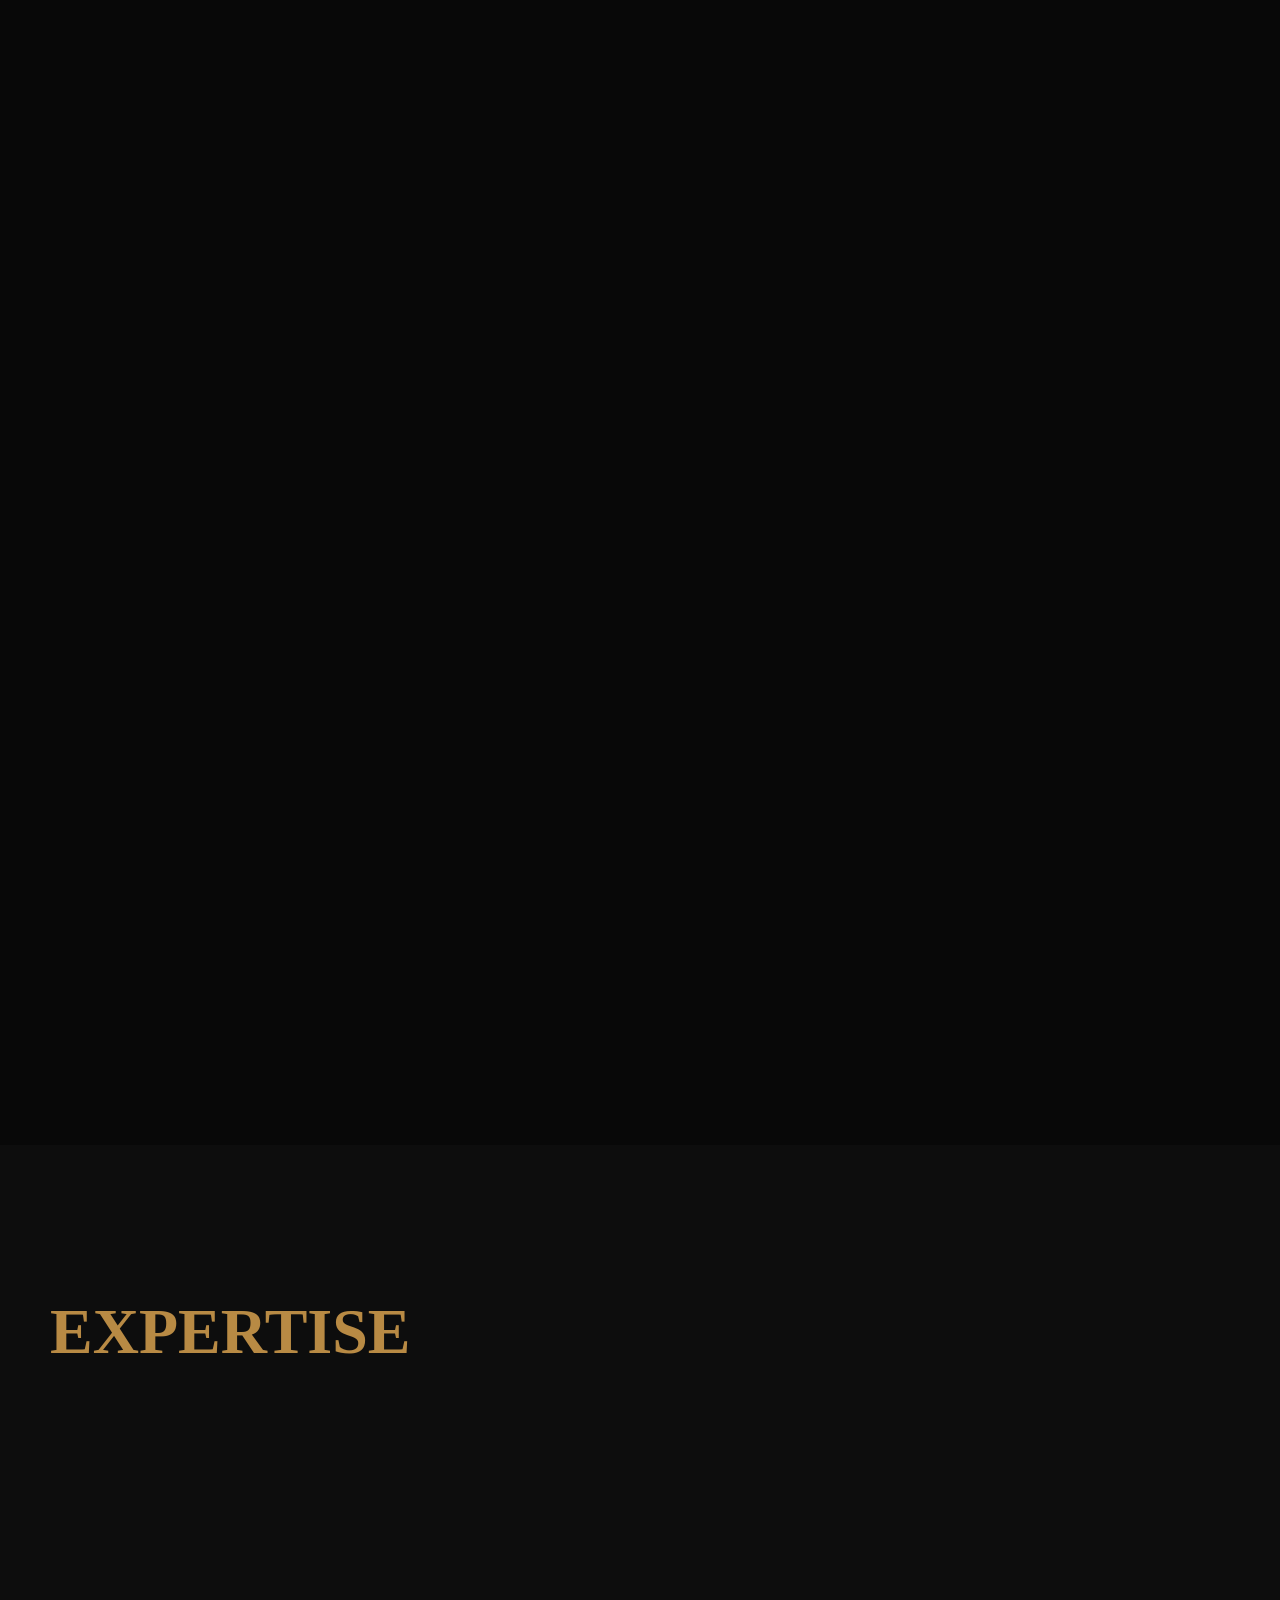
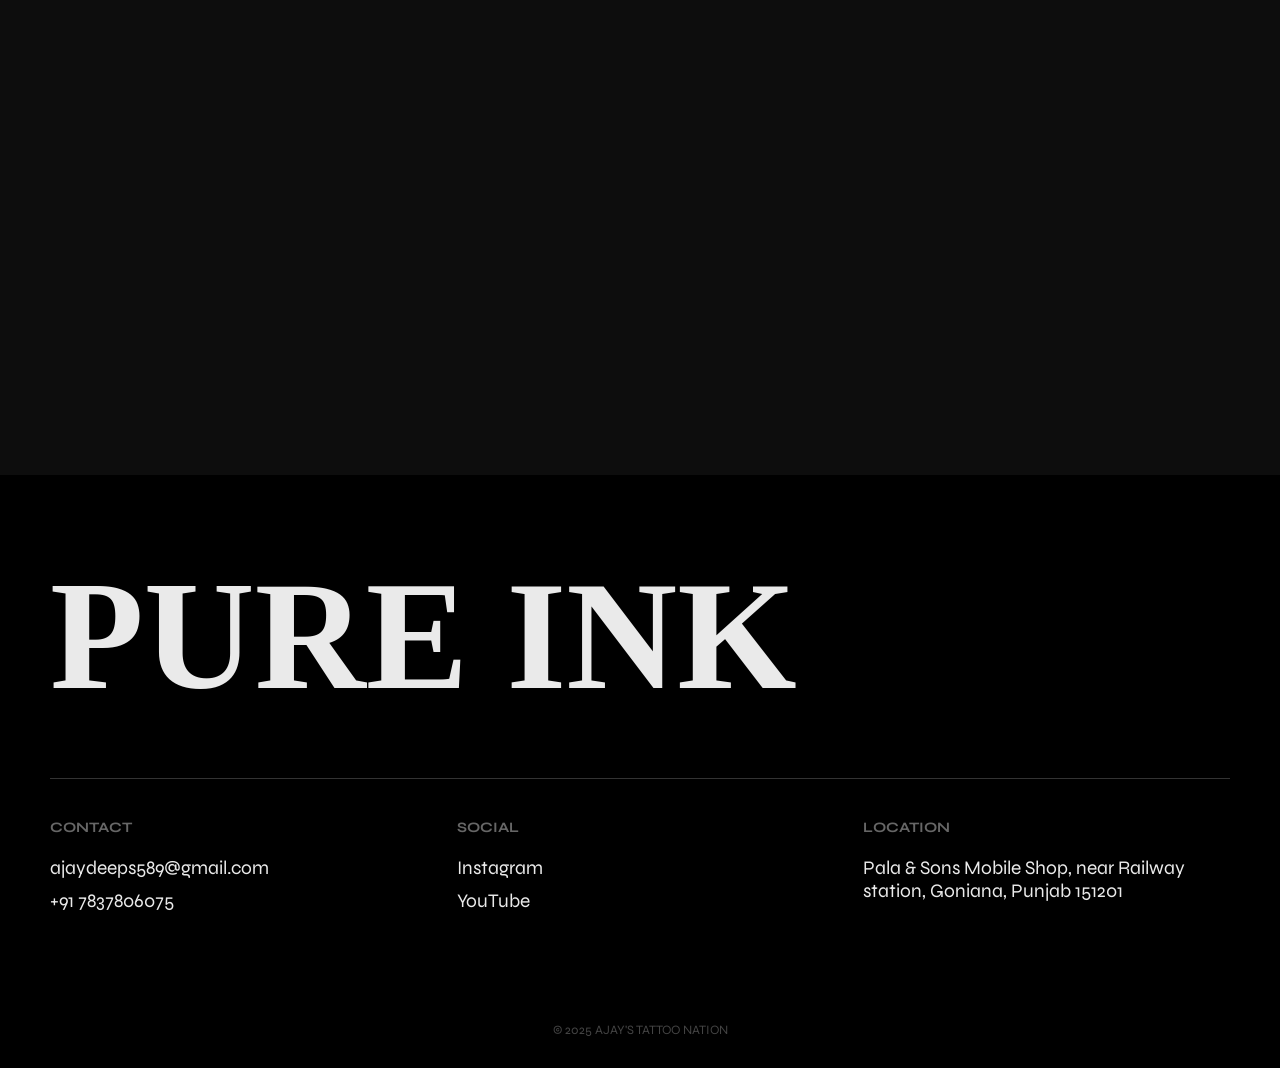
==== commit 36684e46: "Update index.html" ====
--- a/index.html
+++ b/index.html
@@ -2,7 +2,9 @@
 <html lang="en">
 <head>
 
- <meta name="robots" content="noindex">
+<link rel="canonical" href="https://ajaystattonation.studio/">
+
+ <meta name="description" content="Ajay Statto Nation – premium tattoo studio creating custom designs with precision and creativity. High-quality tattoos and professional work.">
  
 <meta name="application-name" content="Ajays Tattoo Nation">
 <meta name="apple-mobile-web-app-title" content="Ajays Tattoo Nation">
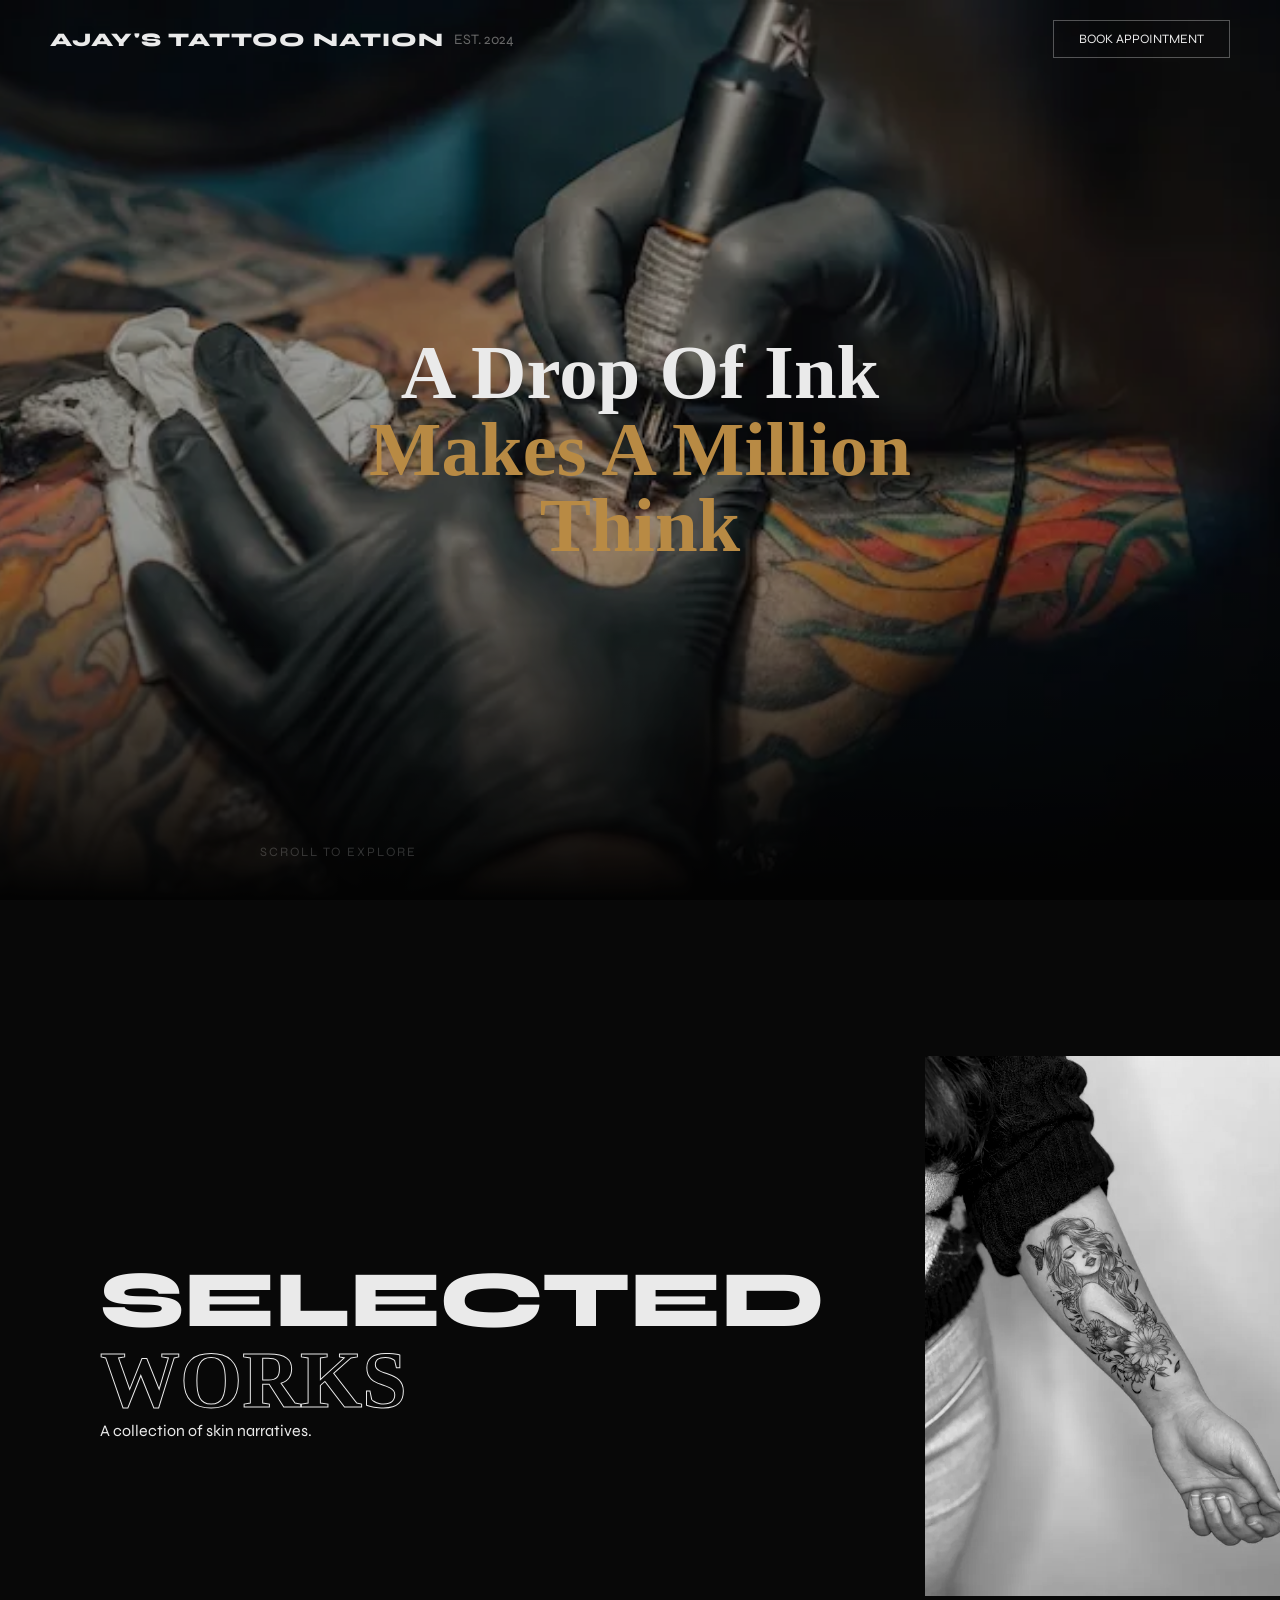
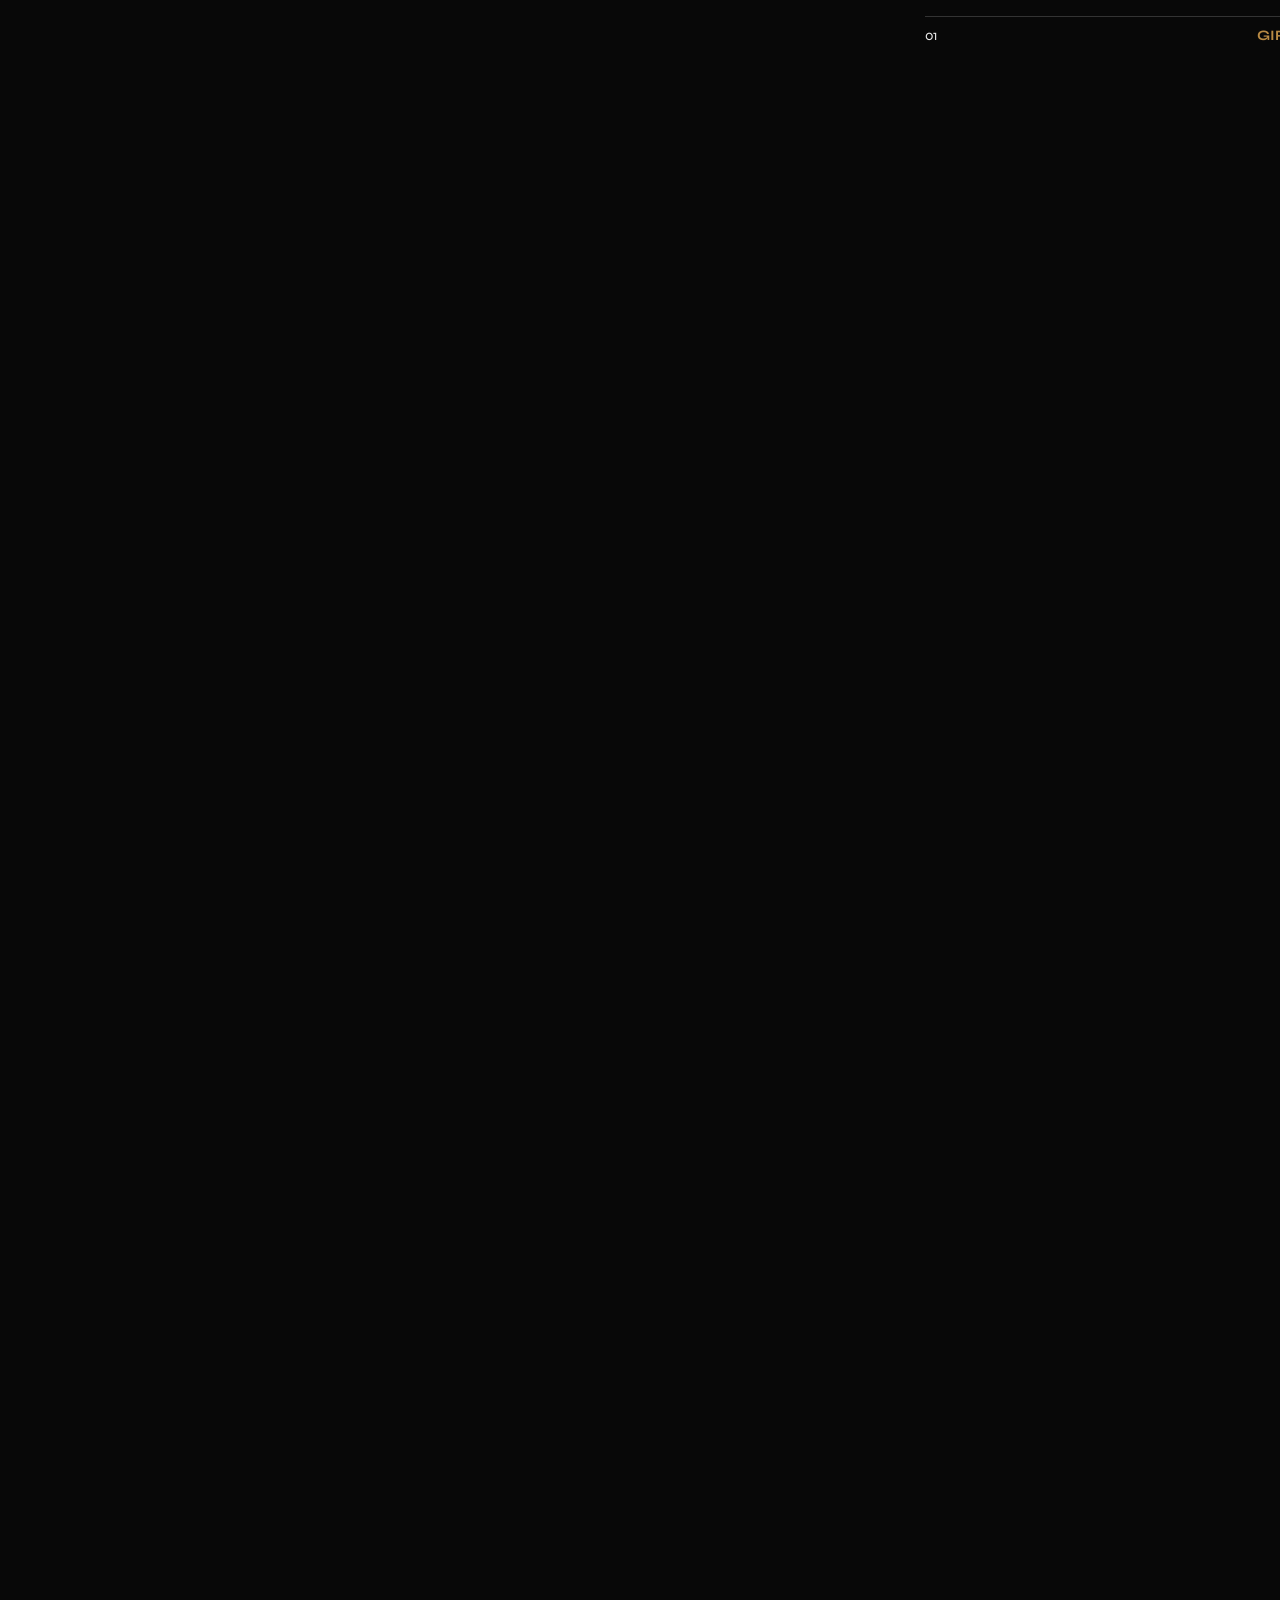
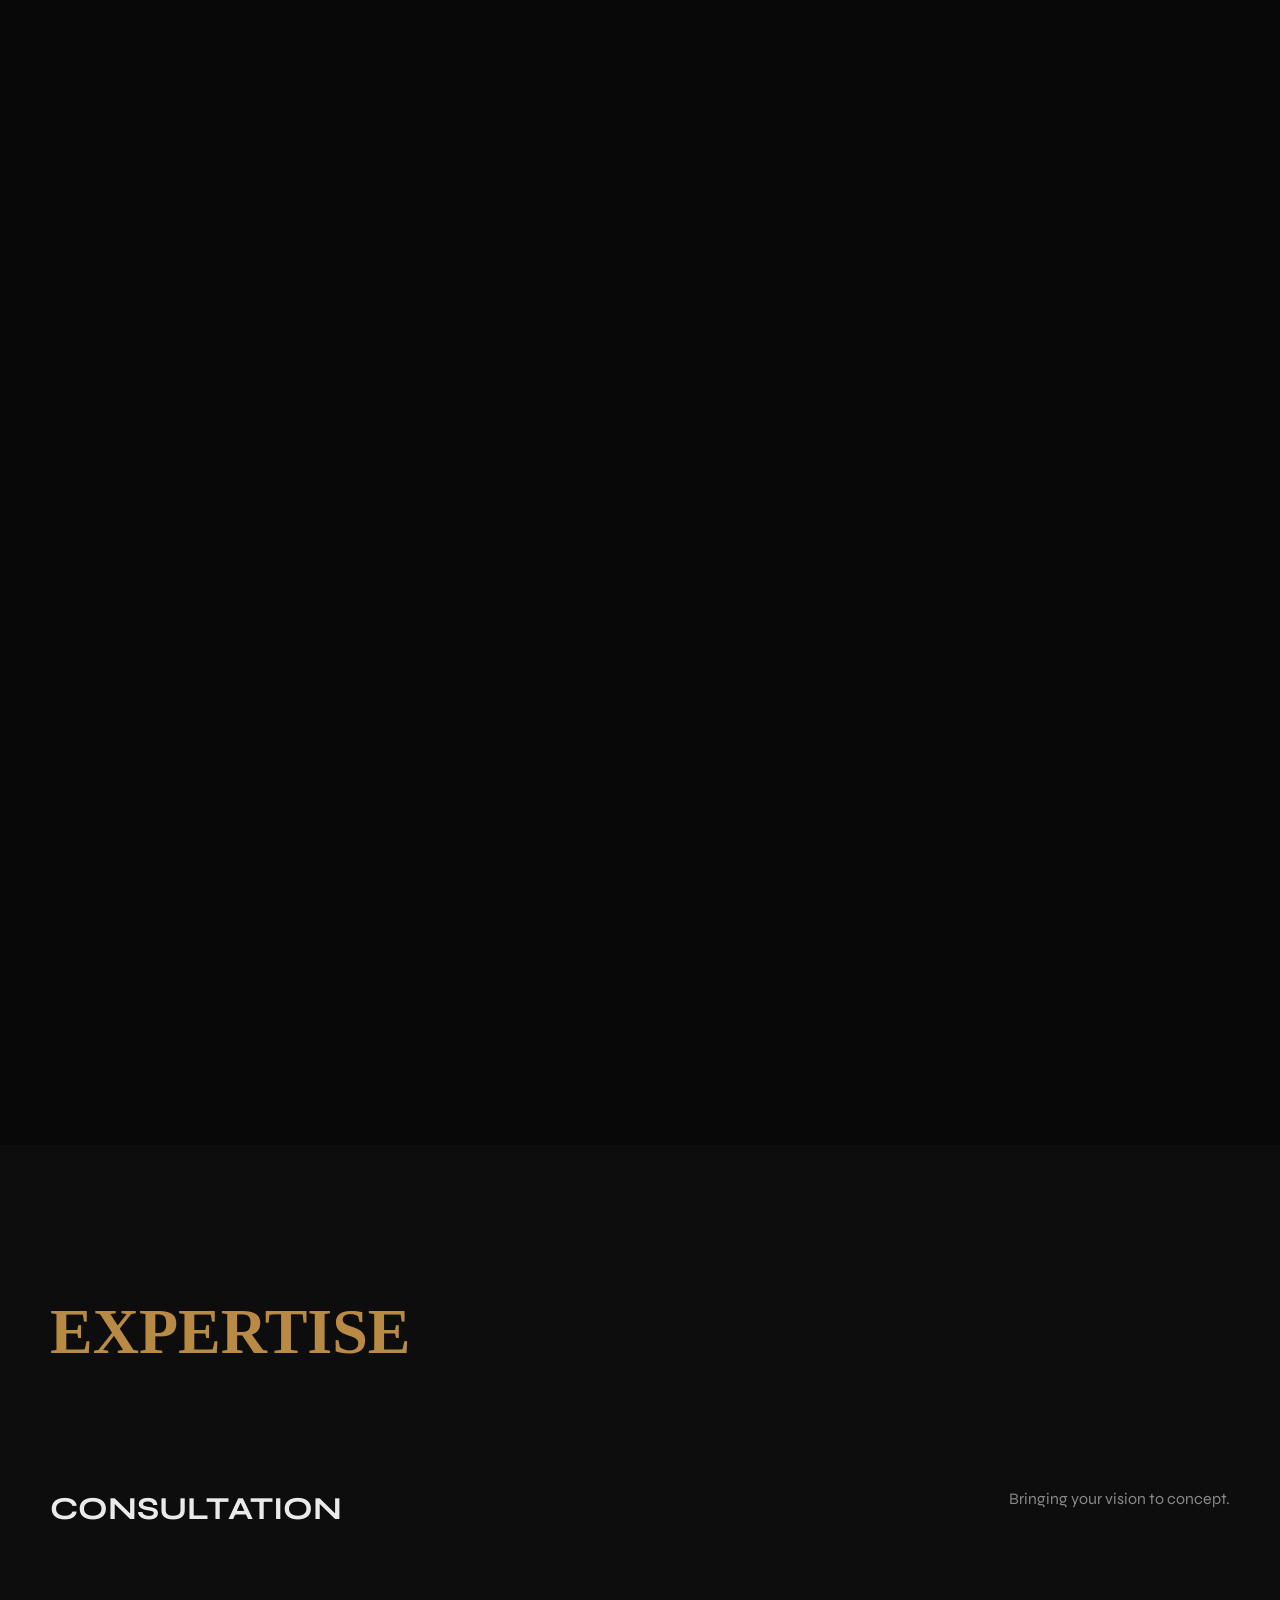
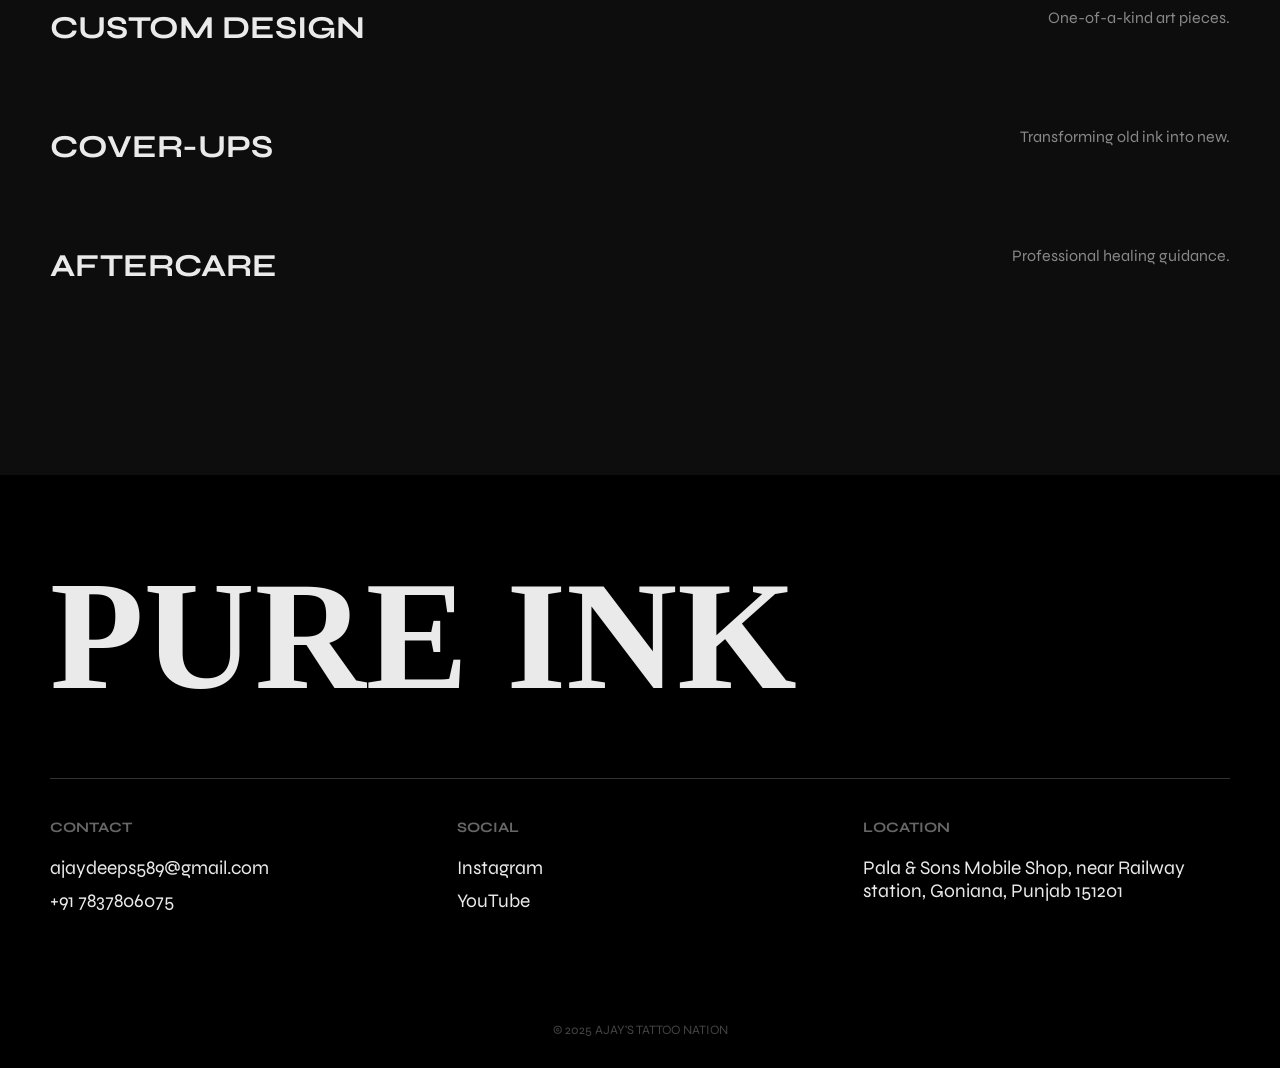
==== commit 464907be: "Update index.html" ====
--- a/index.html
+++ b/index.html
@@ -95,7 +95,12 @@
 
                 <div class="gallery-item">
                     <div class="image-holder">
-                        <img src="armtattoo.webp" alt="Work 2">
+                        <img src="armtattoo.webp" 
+                srcset="mobile/armtattoo.webp 600w"
+                         sizes="(max-width: 600px) 100vw"
+                         loading="lazy"
+                         
+                         alt="Work 2">
                     </div>
                     <div class="caption">
                         <span class="id">02</span>
@@ -105,7 +110,12 @@
 
                 <div class="gallery-item">
                     <div class="image-holder">
-                        <img src="realism.webp" alt="Work 3">
+                        <img src="realism.webp"
+                 srcset="mobile/realism.webp 600w"
+                         sizes="(max-width: 600px) 100vw"
+                         loading="lazy"
+                         
+                         alt="Work 3">
                     </div>
                     <div class="caption">
                         <span class="id">03</span>
@@ -115,7 +125,11 @@
 
                 <div class="gallery-item">
                     <div class="image-holder">
-                        <img src="mythological.webp" alt="Work 4">
+                        <img src="mythological.webp"
+                         srcset="mobile/mythological.webp 600w"
+                         sizes="(max-width: 600px) 100vw"
+                         loading="lazy"
+                         alt="Work 4">
                     </div>
                     <div class="caption">
                         <span class="id">04</span>
@@ -125,7 +139,11 @@
 
                 <div class="gallery-item">
                     <div class="image-holder">
-                        <img src="flowers.webp" alt="Work 5">
+                        <img src="flowers.webp" 
+                  srcset="mobile/flowers.webp 600w"
+                         sizes="(max-width: 600px) 100vw"
+                         loading="lazy"       
+                         alt="Work 5">
                     </div>
                     <div class="caption">
                         <span class="id">05</span>
@@ -135,7 +153,11 @@
 
  <div class="gallery-item">
                     <div class="image-holder">
-                        <img src="wildlife.webp" alt="Work 6">
+                        <img src="wildlife.webp"
+             srcset="mobile/wildlife.webp 600w"
+                         sizes="(max-width: 600px) 100vw"
+                         loading="lazy"            
+                         alt="Work 6">
                     </div>
                     <div class="caption">
                         <span class="id">06</span>
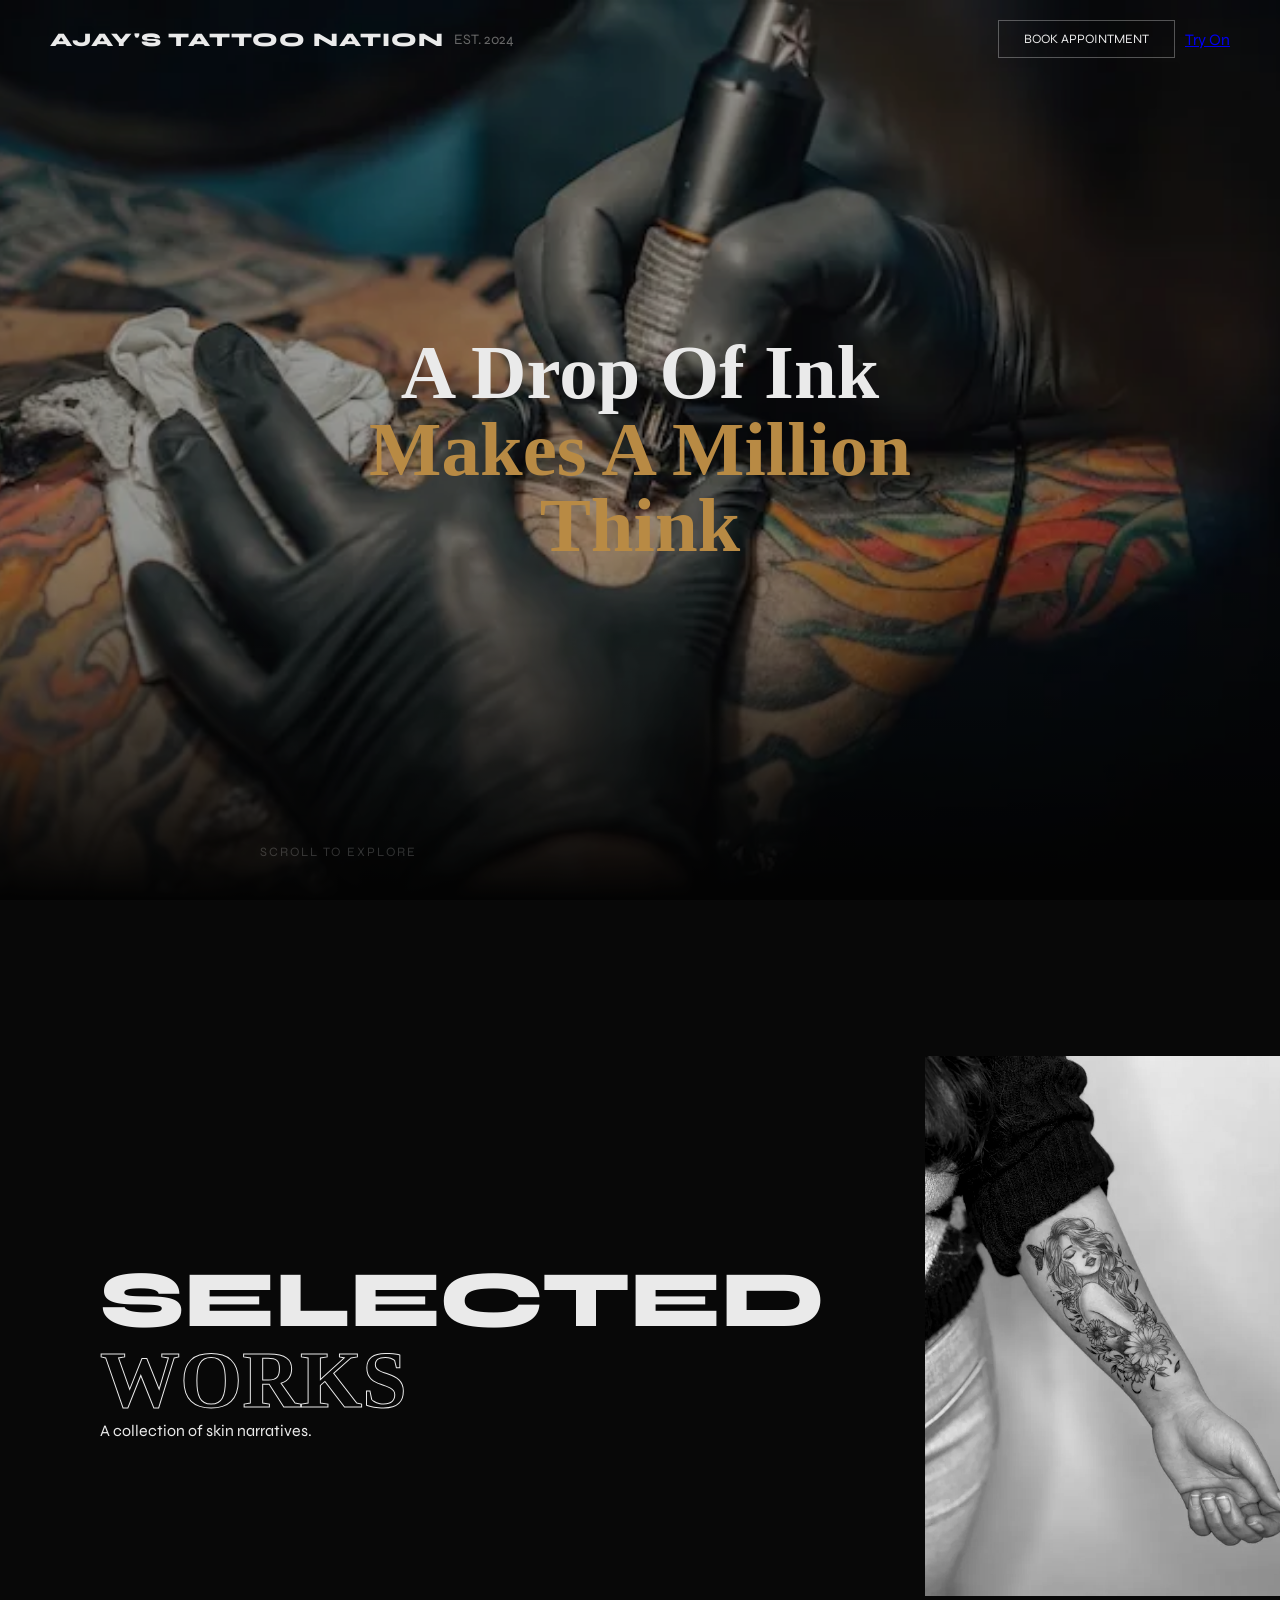
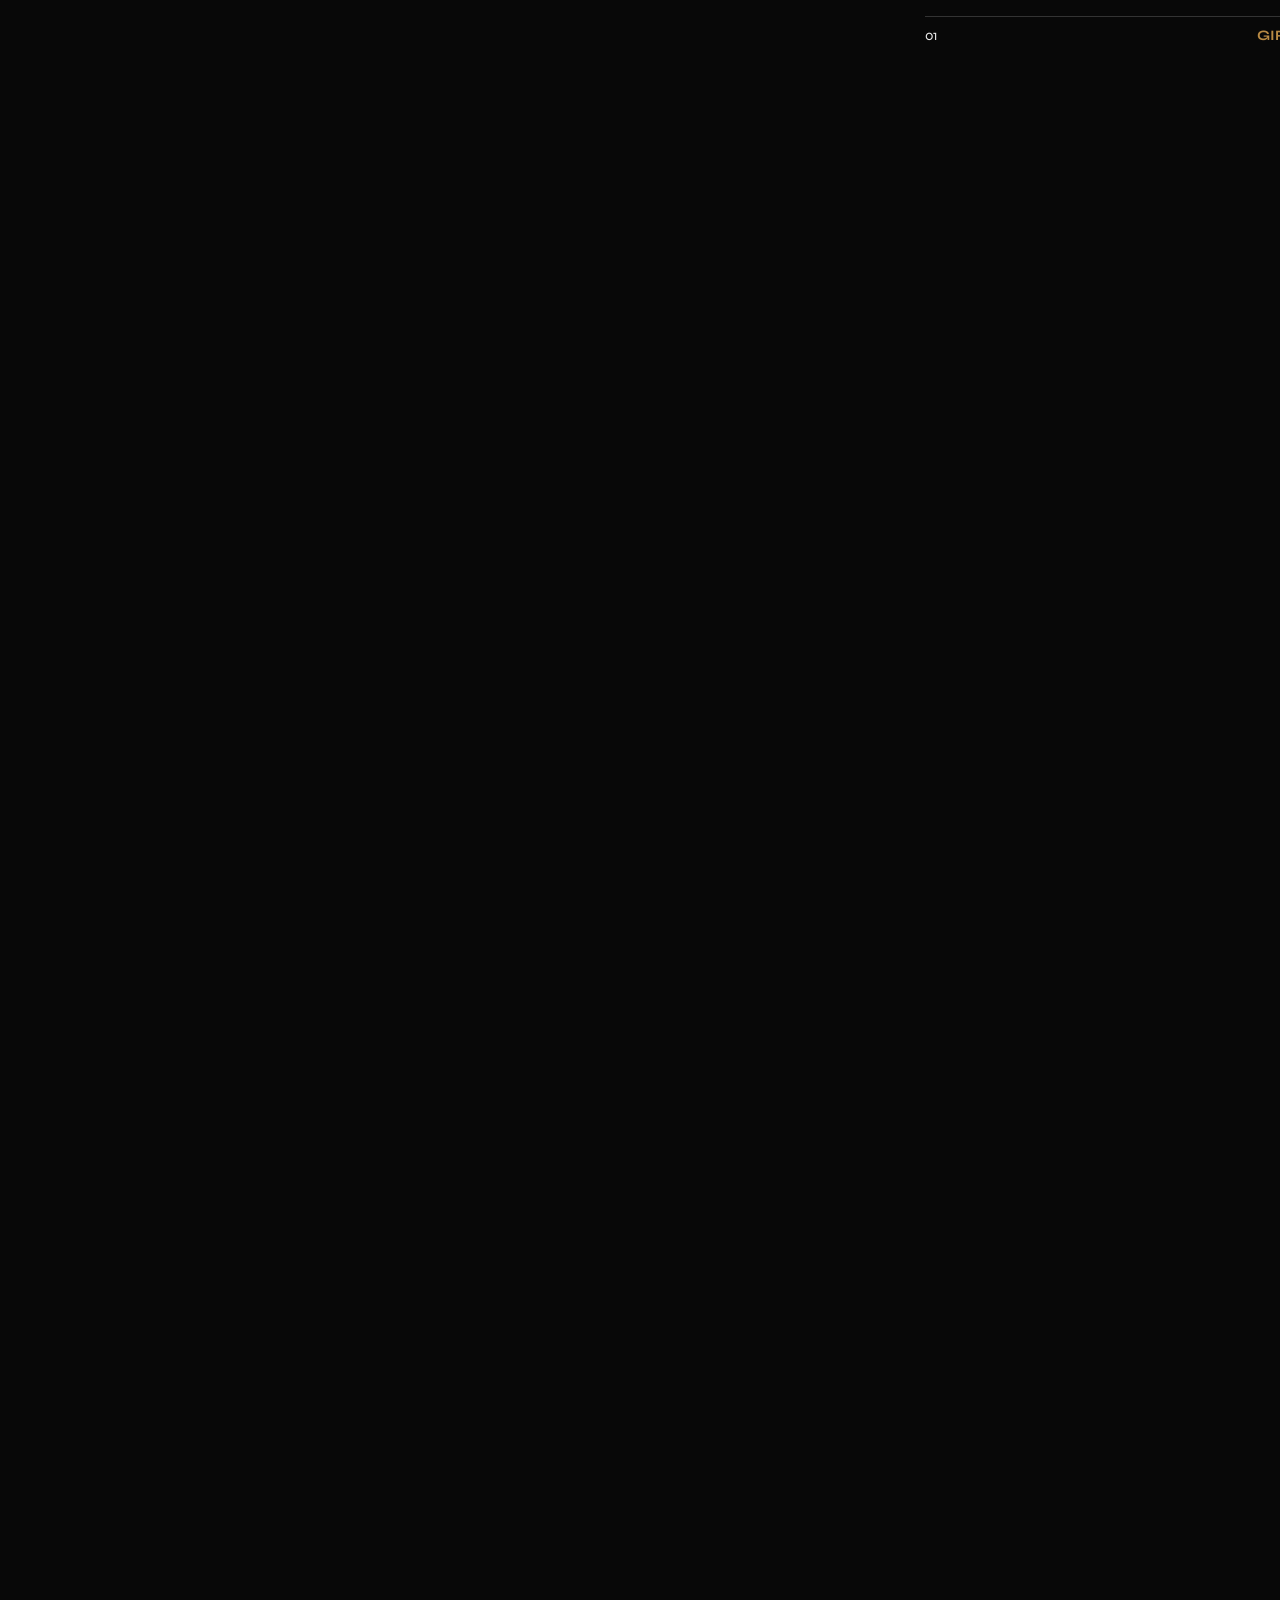
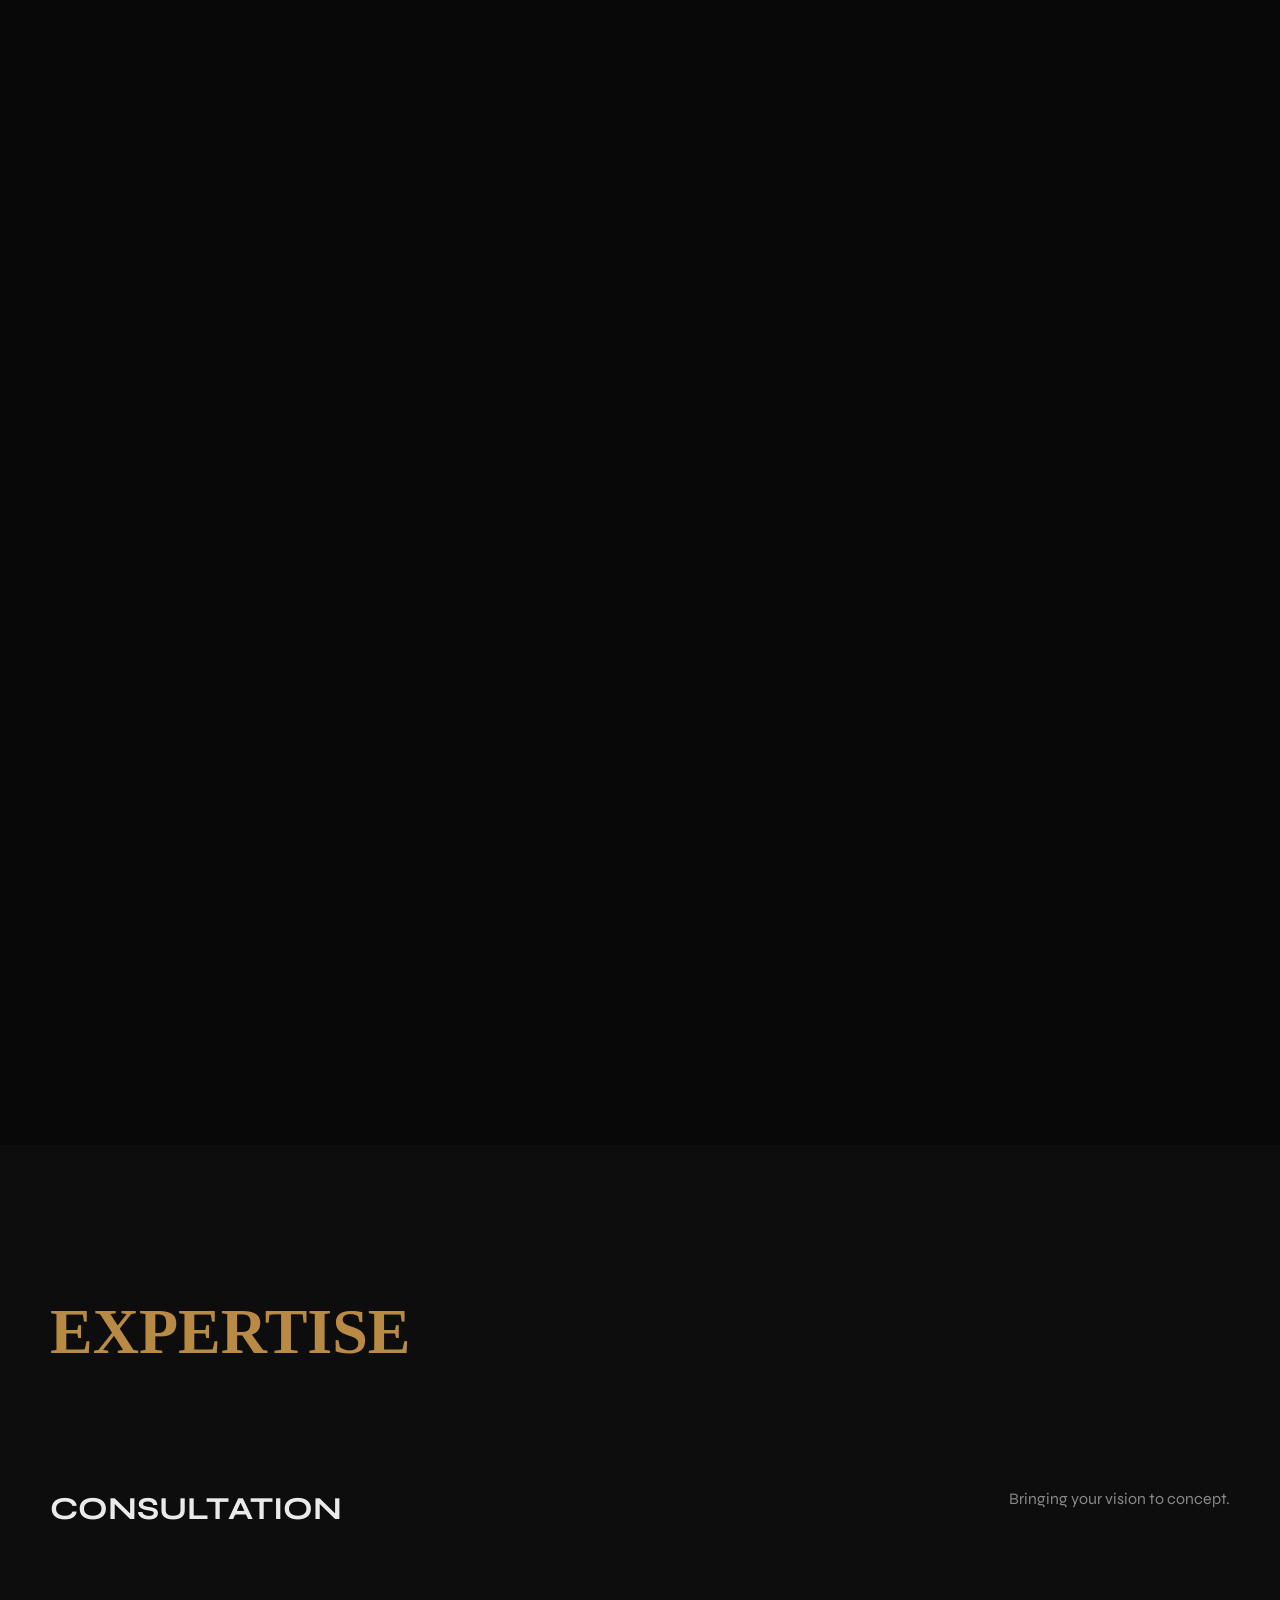
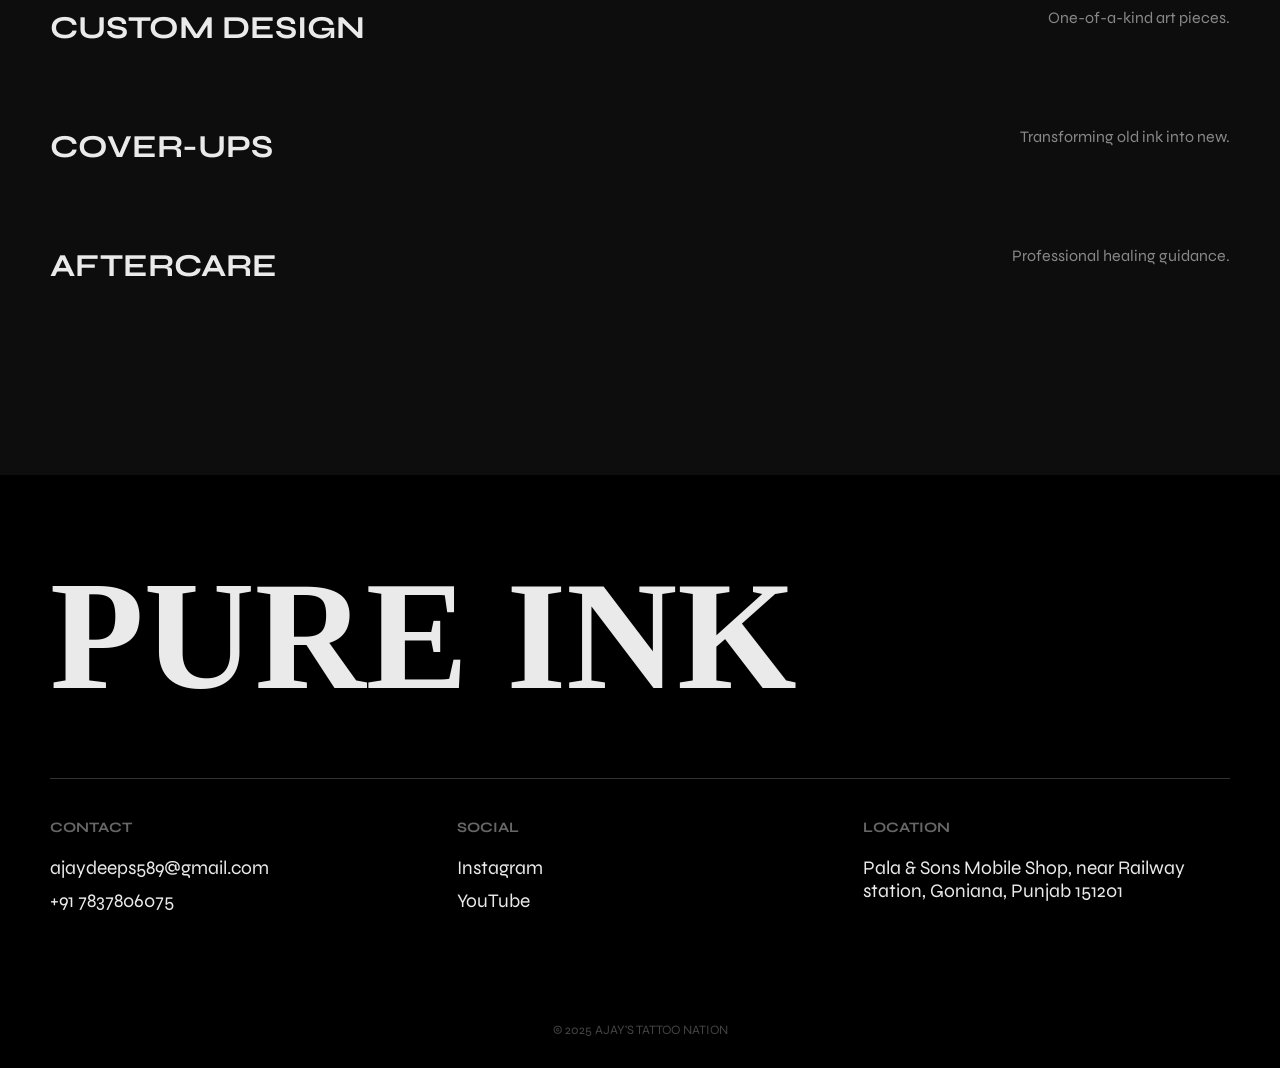
==== commit dd1df4b8: "Add 'Try On' button to navigation" ====
--- a/index.html
+++ b/index.html
@@ -21,13 +21,11 @@
 }
 </script>   
     
-    <link rel="icon" href="/favicon.svg" type="image/svg+xml">
-
-<link rel="icon" type="image/png" sizes="48x48" href="/favicon-48.png">
-<link rel="icon" type="image/png" sizes="96x96" href="/favicon-96.png">
-<link rel="icon" type="image/png" sizes="192x192" href="/favicon-192.png">
-
-<link rel="apple-touch-icon" sizes="180x180" href="/favicon-192.png">
+<link rel="icon" type="image/png" href="/my-favicon/favicon-96x96.png" sizes="96x96" />
+<link rel="icon" type="image/svg+xml" href="/my-favicon/favicon.svg" />
+<link rel="shortcut icon" href="/my-favicon/favicon.ico" />
+<link rel="apple-touch-icon" sizes="180x180" href="/my-favicon/apple-touch-icon.png" />
+<link rel="manifest" href="/my-favicon/site.webmanifest" />
     
     <meta charset="UTF-8">
     <meta name="viewport" content="width=device-width, initial-scale=1.0, maximum-scale=1.0, user-scalable=no">
@@ -50,6 +48,8 @@
         <div class="logo">AJAY'S TATTOO NATION</div>
         <div class="menu-text">EST. 2024</div>
         <a href="Booking.html" class="book-btn">BOOK APPOINTMENT</a>
+     <a href="#" class="try-on-btn">Try On</a>
+
     </nav>
 
     <section class="hero">
